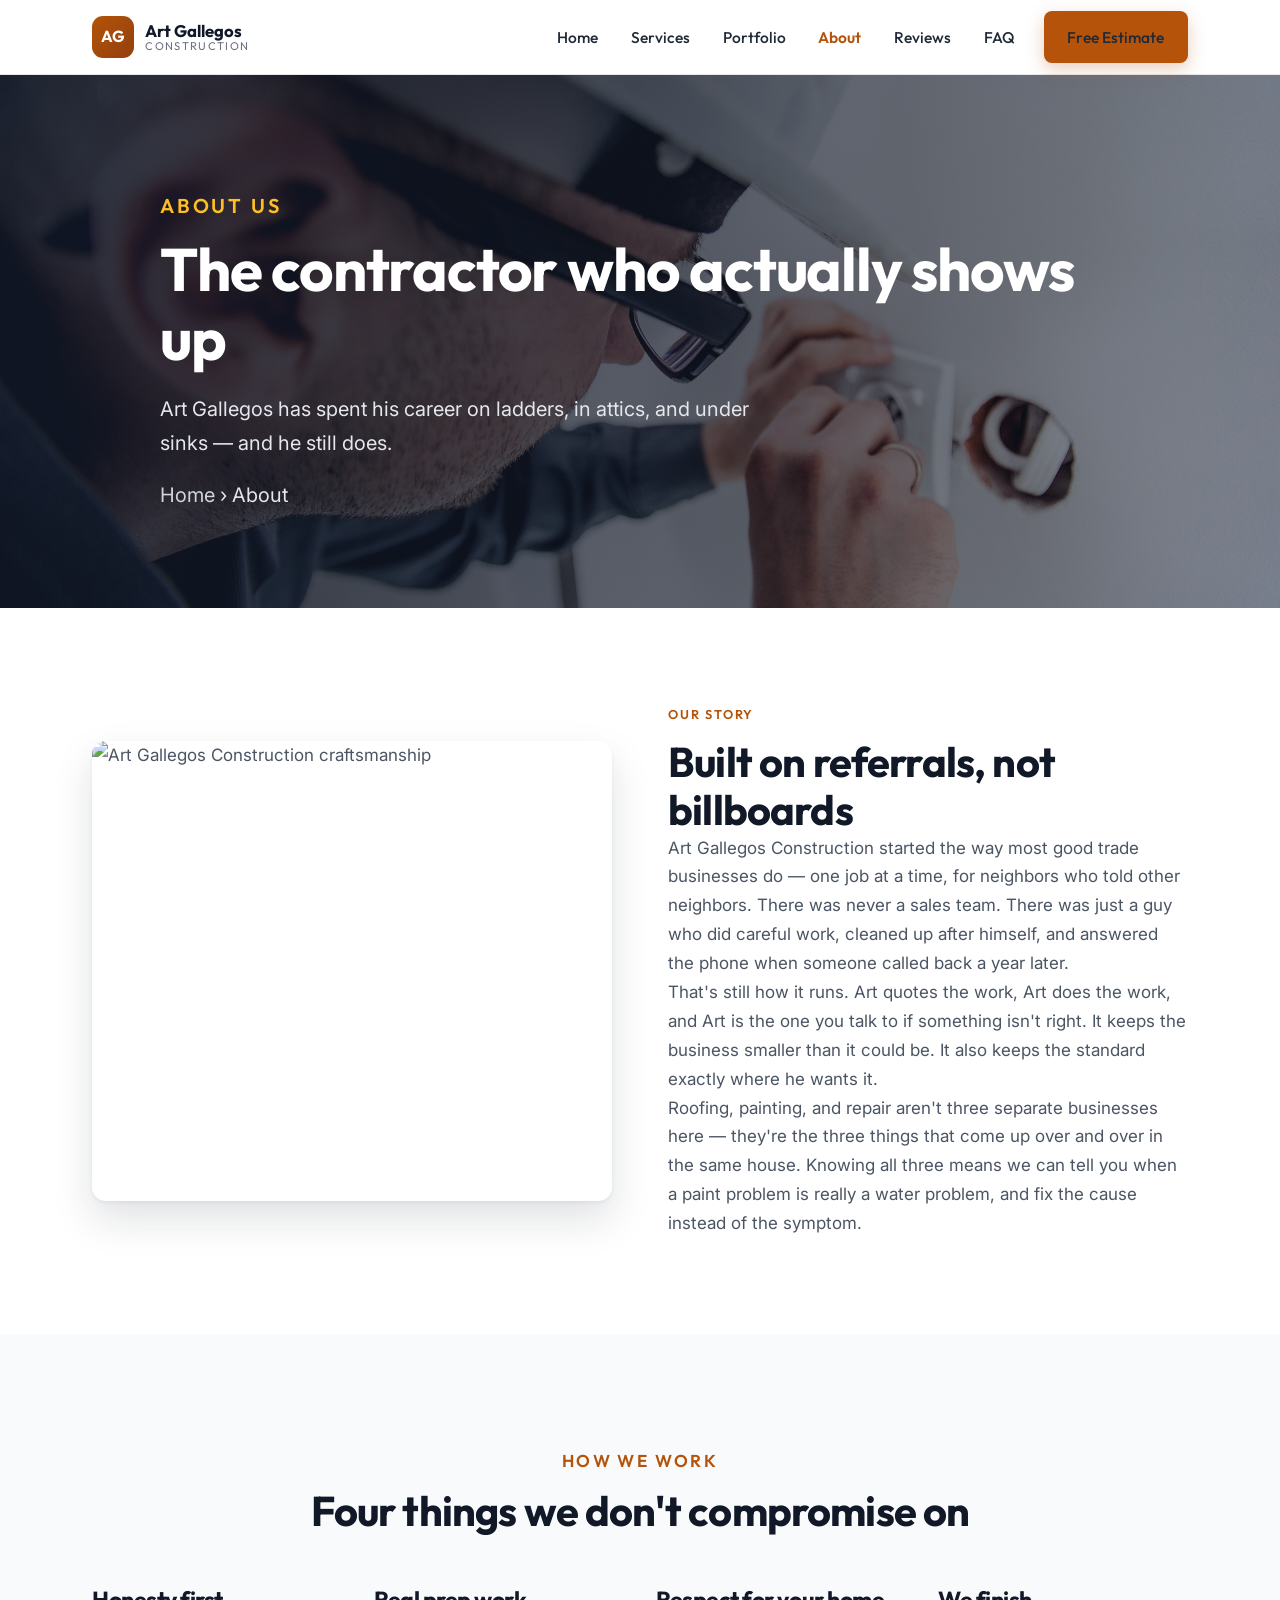
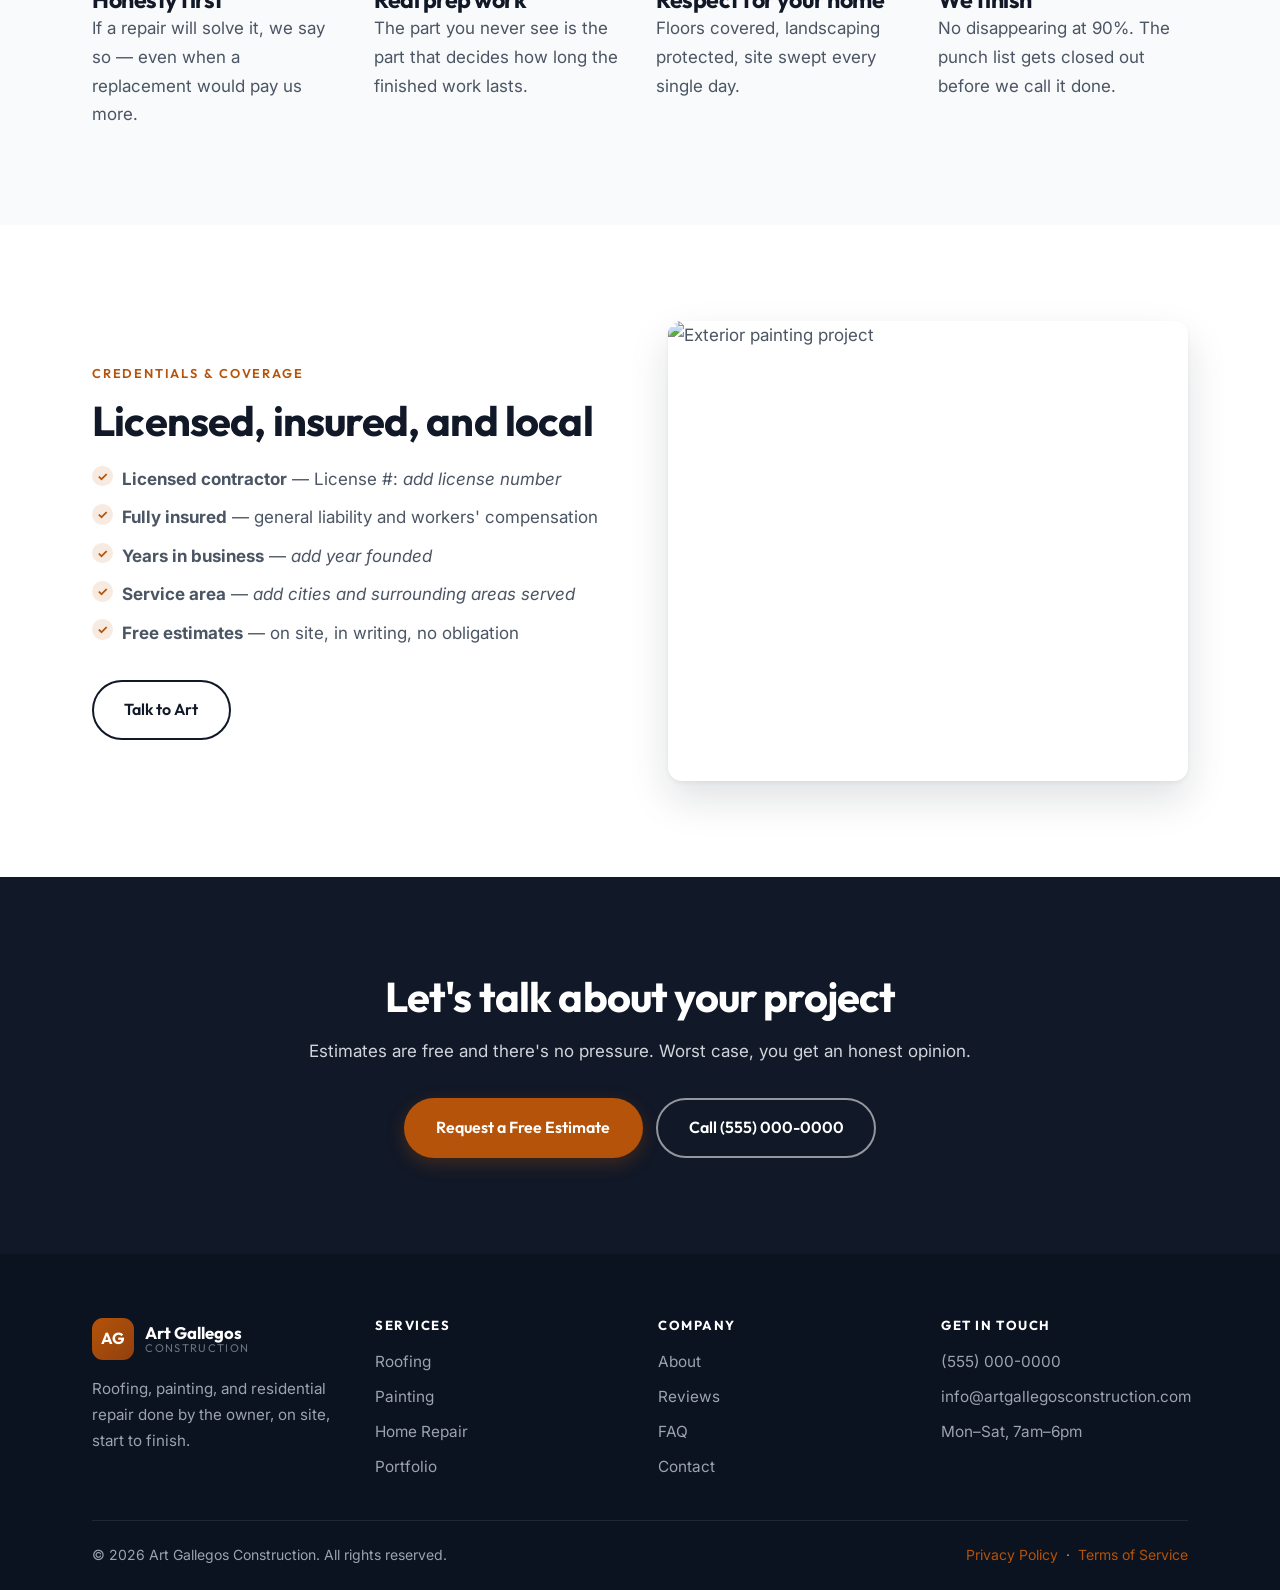
==== about.html @ 9431af3e "Add files via upload" ====
<!DOCTYPE html>
<html lang="en">
<head>
<meta charset="UTF-8">
<meta name="viewport" content="width=device-width, initial-scale=1">
<title>About | Art Gallegos Construction</title>
<meta name="description" content="Meet Art Gallegos — a licensed, insured contractor who quotes and works every job personally. Roofing, painting, and home repair.">
<link rel="preconnect" href="https://fonts.googleapis.com">
<link rel="preconnect" href="https://fonts.gstatic.com" crossorigin>
<link href="https://fonts.googleapis.com/css2?family=Inter:wght@400;500;600&family=Outfit:wght@500;600;700&display=swap" rel="stylesheet">
<link rel="stylesheet" href="styles.css">
</head>
<body>
<a class="skip-link" href="#main">Skip to content</a>

<!-- ============ HEADER (identical on every page) ============ -->
<header class="site-header">
  <div class="container nav">
    <a class="brand" href="index.html">
      <span class="brand-mark">AG</span>
      <span class="brand-text">
        <span class="brand-name">Art Gallegos</span>
        <span class="brand-sub">Construction</span>
      </span>
    </a>
    <button class="nav-toggle" aria-label="Menu" aria-expanded="false" aria-controls="nav-links"><span></span></button>
    <ul class="nav-links" id="nav-links">
      <li><a href="index.html">Home</a></li>
      <li><a href="services.html">Services</a></li>
      <li><a href="portfolio.html">Portfolio</a></li>
      <li><a href="about.html" class="active">About</a></li>
      <li><a href="testimonials.html">Reviews</a></li>
      <li><a href="faq.html">FAQ</a></li>
      <li><a class="btn btn--primary nav-cta" href="contact.html">Free Estimate</a></li>
    </ul>
  </div>
</header>

<main id="main">

  <!-- ============ PAGE HERO ============ -->
  <section class="hero hero--page" id="pagehero">
    <style>#pagehero::before{background-image:url('Interior%20repair%20by%20gallegos.jpg')}</style>
    <div class="container">
      <p class="eyebrow">About Us</p>
      <h1>The contractor who actually shows up</h1>
      <p>Art Gallegos has spent his career on ladders, in attics, and under sinks &mdash; and he still does.</p>
      <p class="breadcrumb"><a href="index.html">Home</a> &rsaquo; About</p>
    </div>
  </section>

  <section class="section">
    <div class="container split">
      <div class="split-media"><img src="Gallegos%20kitchen%20repair.jpg" alt="Art Gallegos Construction craftsmanship" loading="lazy"></div>
      <div>
        <p class="eyebrow">Our Story</p>
        <h2>Built on referrals, not billboards</h2>
        <!-- TODO: Replace the next three paragraphs with Art's real story:
             where he started, how long he's been doing this, what he's known for. -->
        <p>Art Gallegos Construction started the way most good trade businesses do &mdash; one job at a time, for neighbors who told other neighbors. There was never a sales team. There was just a guy who did careful work, cleaned up after himself, and answered the phone when someone called back a year later.</p>
        <p>That's still how it runs. Art quotes the work, Art does the work, and Art is the one you talk to if something isn't right. It keeps the business smaller than it could be. It also keeps the standard exactly where he wants it.</p>
        <p>Roofing, painting, and repair aren't three separate businesses here &mdash; they're the three things that come up over and over in the same house. Knowing all three means we can tell you when a paint problem is really a water problem, and fix the cause instead of the symptom.</p>
      </div>
    </div>
  </section>

  <section class="section section--alt">
    <div class="container">
      <div class="section-head center">
        <p class="eyebrow">How We Work</p>
        <h2>Four things we don't compromise on</h2>
      </div>
      <div class="grid grid-4">
        <div>
          <h3>Honesty first</h3>
          <p>If a repair will solve it, we say so &mdash; even when a replacement would pay us more.</p>
        </div>
        <div>
          <h3>Real prep work</h3>
          <p>The part you never see is the part that decides how long the finished work lasts.</p>
        </div>
        <div>
          <h3>Respect for your home</h3>
          <p>Floors covered, landscaping protected, site swept every single day.</p>
        </div>
        <div>
          <h3>We finish</h3>
          <p>No disappearing at 90%. The punch list gets closed out before we call it done.</p>
        </div>
      </div>
    </div>
  </section>

  <section class="section">
    <div class="container split split--reverse">
      <div class="split-media"><img src="Home%20paint%20exterior%2001.jpg" alt="Exterior painting project" loading="lazy"></div>
      <div>
        <p class="eyebrow">Credentials &amp; Coverage</p>
        <h2>Licensed, insured, and local</h2>
        <!-- TODO: Fill in Art's actual license number, insurance carrier,
             years in business, and the cities/counties he serves. -->
        <ul class="ticks">
          <li><strong>Licensed contractor</strong> &mdash; License #: <em>add license number</em></li>
          <li><strong>Fully insured</strong> &mdash; general liability and workers' compensation</li>
          <li><strong>Years in business</strong> &mdash; <em>add year founded</em></li>
          <li><strong>Service area</strong> &mdash; <em>add cities and surrounding areas served</em></li>
          <li><strong>Free estimates</strong> &mdash; on site, in writing, no obligation</li>
        </ul>
        <div class="btn-row"><a class="btn btn--ghost" href="contact.html">Talk to Art</a></div>
      </div>
    </div>
  </section>

  <!-- ============ CTA BAND ============ -->
  <section class="section cta-band">
    <div class="container">
      <h2>Let's talk about your project</h2>
      <p>Estimates are free and there's no pressure. Worst case, you get an honest opinion.</p>
      <div class="btn-row center">
        <a class="btn btn--primary" href="contact.html">Request a Free Estimate</a>
        <!-- TODO: replace with Art's real phone number -->
        <a class="btn btn--outline-light" href="tel:+15550000000">Call (555) 000-0000</a>
      </div>
    </div>
  </section>

</main>

<!-- ============ FOOTER (identical on every page) ============ -->
<footer class="site-footer">
  <div class="container">
    <div class="footer-grid">
      <div>
        <a class="brand" href="index.html">
          <span class="brand-mark">AG</span>
          <span class="brand-text">
            <span class="brand-name">Art Gallegos</span>
            <span class="brand-sub">Construction</span>
          </span>
        </a>
        <p style="margin-top:1rem">Roofing, painting, and residential repair done by the owner, on site, start to finish.</p>
      </div>
      <div>
        <h4>Services</h4>
        <ul>
          <li><a href="services.html#roofing">Roofing</a></li>
          <li><a href="services.html#painting">Painting</a></li>
          <li><a href="services.html#repair">Home Repair</a></li>
          <li><a href="portfolio.html">Portfolio</a></li>
        </ul>
      </div>
      <div>
        <h4>Company</h4>
        <ul>
          <li><a href="about.html">About</a></li>
          <li><a href="testimonials.html">Reviews</a></li>
          <li><a href="faq.html">FAQ</a></li>
          <li><a href="contact.html">Contact</a></li>
        </ul>
      </div>
      <div>
        <h4>Get in Touch</h4>
        <ul>
          <!-- TODO: replace with Art's real contact details -->
          <li><a href="tel:+15550000000">(555) 000-0000</a></li>
          <li><a href="mailto:info@artgallegosconstruction.com">info@artgallegosconstruction.com</a></li>
          <li>Mon&ndash;Sat, 7am&ndash;6pm</li>
        </ul>
      </div>
    </div>
    <div class="footer-bottom">
      <span>&copy; <span data-year>2026</span> Art Gallegos Construction. All rights reserved.</span>
      <span><a href="privacy.html">Privacy Policy</a> &nbsp;&middot;&nbsp; <a href="terms.html">Terms of Service</a></span>
    </div>
  </div>
</footer>

<script src="main.js"></script>
</body>
</html>
---- styles.css ----
/* ==========================================================================
   Art Gallegos Construction — Shared Stylesheet
   Edit colors, fonts, and spacing here. Every page uses this one file.
   ========================================================================== */

/* --- Design tokens: change these to restyle the whole site --------------- */
:root {
  --brand:        #b45309;   /* Primary accent (amber/rust) */
  --brand-dark:   #92400e;
  --brand-light:  #fbbf24;
  --ink:          #111827;   /* Darkest text / dark sections */
  --ink-2:        #1f2937;
  --body:         #4b5563;   /* Body copy */
  --muted:        #6b7280;
  --line:         #e5e7eb;   /* Borders */
  --surface:      #ffffff;
  --surface-2:    #f9fafb;   /* Alt section background */
  --surface-3:    #f3f4f6;

  --radius:       14px;
  --radius-sm:    8px;
  --shadow:       0 1px 2px rgba(17,24,39,.04), 0 8px 24px rgba(17,24,39,.07);
  --shadow-lg:    0 2px 4px rgba(17,24,39,.05), 0 18px 40px rgba(17,24,39,.13);

  --max:          1160px;
  --pad:          clamp(1.25rem, 4vw, 2rem);

  --font-head: 'Outfit', 'Segoe UI', system-ui, -apple-system, sans-serif;
  --font-body: 'Inter', 'Segoe UI', system-ui, -apple-system, sans-serif;
}

/* --- Reset --------------------------------------------------------------- */
*, *::before, *::after { box-sizing: border-box; }
* { margin: 0; }

html { scroll-behavior: smooth; -webkit-text-size-adjust: 100%; }

body {
  font-family: var(--font-body);
  color: var(--body);
  background: var(--surface);
  line-height: 1.7;
  font-size: 1.0625rem;
  -webkit-font-smoothing: antialiased;
}

img, svg { display: block; max-width: 100%; height: auto; }
a { color: var(--brand); text-decoration: none; }
a:hover { color: var(--brand-dark); }

h1, h2, h3, h4 {
  font-family: var(--font-head);
  color: var(--ink);
  line-height: 1.15;
  font-weight: 700;
  letter-spacing: -0.02em;
}
h1 { font-size: clamp(2.25rem, 5.5vw, 3.75rem); }
h2 { font-size: clamp(1.75rem, 3.6vw, 2.6rem); }
h3 { font-size: clamp(1.2rem, 2vw, 1.45rem); }
p  { max-width: 68ch; }

/* --- Layout helpers ------------------------------------------------------ */
.container { max-width: var(--max); margin-inline: auto; padding-inline: var(--pad); }
.section   { padding-block: clamp(3.5rem, 8vw, 6rem); }
.section--alt { background: var(--surface-2); }
.section--dark { background: var(--ink); color: #d1d5db; }
.section--dark h1, .section--dark h2, .section--dark h3 { color: #fff; }

.section-head { max-width: 42rem; margin-bottom: clamp(2rem, 5vw, 3.25rem); }
.section-head.center { margin-inline: auto; text-align: center; }
.section-head.center p { margin-inline: auto; }
.eyebrow {
  font-family: var(--font-head);
  font-size: .8rem; font-weight: 600; letter-spacing: .14em;
  text-transform: uppercase; color: var(--brand); margin-bottom: .75rem;
}
.section-head p { margin-top: 1rem; font-size: 1.075rem; }

.grid { display: grid; gap: clamp(1.25rem, 3vw, 2rem); }
.grid-2 { grid-template-columns: repeat(auto-fit, minmax(320px, 1fr)); }
.grid-3 { grid-template-columns: repeat(auto-fit, minmax(290px, 1fr)); }
.grid-4 { grid-template-columns: repeat(auto-fit, minmax(210px, 1fr)); }

/* --- Buttons ------------------------------------------------------------- */
.btn {
  display: inline-flex; align-items: center; justify-content: center; gap: .5rem;
  font-family: var(--font-head); font-weight: 600; font-size: 1rem;
  padding: .9rem 1.9rem; border-radius: 999px; border: 2px solid transparent;
  cursor: pointer; transition: all .2s ease; text-align: center;
}
.btn--primary { background: var(--brand); color: #fff; box-shadow: 0 6px 18px rgba(180,83,9,.28); }
.btn--primary:hover { background: var(--brand-dark); color: #fff; transform: translateY(-2px); box-shadow: 0 10px 24px rgba(180,83,9,.34); }
.btn--ghost { border-color: currentColor; color: var(--ink); background: transparent; }
.btn--ghost:hover { background: var(--ink); color: #fff; border-color: var(--ink); }
.btn--light { background: #fff; color: var(--ink); }
.btn--light:hover { background: var(--surface-3); color: var(--ink); transform: translateY(-2px); }
.btn--outline-light { border-color: rgba(255,255,255,.55); color: #fff; }
.btn--outline-light:hover { background: #fff; color: var(--ink); border-color: #fff; }
.btn-row { display: flex; flex-wrap: wrap; gap: .85rem; margin-top: 2rem; }
.btn-row.center { justify-content: center; }

/* --- Header / navigation ------------------------------------------------- */
.site-header {
  position: sticky; top: 0; z-index: 60;
  background: rgba(255,255,255,.92);
  backdrop-filter: blur(10px);
  border-bottom: 1px solid var(--line);
}
.nav {
  display: flex; align-items: center; justify-content: space-between;
  gap: 1rem; min-height: 74px;
}
.brand { display: flex; align-items: center; gap: .7rem; font-family: var(--font-head); }
.brand:hover { color: inherit; }
.brand-mark {
  width: 42px; height: 42px; flex: 0 0 42px; border-radius: 11px;
  background: linear-gradient(135deg, var(--brand), var(--brand-dark));
  color: #fff; display: grid; place-items: center;
  font-weight: 700; font-size: 1rem; letter-spacing: .02em;
}
.brand-text { display: flex; flex-direction: column; line-height: 1.15; }
.brand-name { font-weight: 700; font-size: 1.05rem; color: var(--ink); }
.brand-sub  { font-size: .7rem; letter-spacing: .12em; text-transform: uppercase; color: var(--muted); }

.nav-links { display: flex; align-items: center; gap: .35rem; list-style: none; padding: 0; }
.nav-links a {
  display: block; padding: .55rem .85rem; border-radius: 8px;
  font-family: var(--font-head); font-weight: 500; font-size: .97rem; color: var(--ink-2);
}
.nav-links a:hover { background: var(--surface-3); color: var(--ink); }
.nav-links a.active { color: var(--brand); font-weight: 600; }
.nav-cta { margin-left: .6rem; padding: .65rem 1.35rem !important; }

.nav-toggle {
  display: none; width: 44px; height: 44px; border: 1px solid var(--line);
  background: #fff; border-radius: 10px; cursor: pointer; padding: 0;
  place-items: center; color: var(--ink);
}
.nav-toggle span, .nav-toggle span::before, .nav-toggle span::after {
  content: ''; display: block; width: 20px; height: 2px; background: currentColor;
  border-radius: 2px; transition: transform .2s ease, opacity .2s ease;
}
.nav-toggle span::before { transform: translateY(-6px); }
.nav-toggle span::after  { transform: translateY(4px); }
.nav-toggle[aria-expanded="true"] span { background: transparent; }
.nav-toggle[aria-expanded="true"] span::before { transform: rotate(45deg); }
.nav-toggle[aria-expanded="true"] span::after  { transform: rotate(-45deg) translateY(-1px); }

@media (max-width: 940px) {
  .nav-toggle { display: grid; }
  .nav-links {
    position: absolute; left: 0; right: 0; top: 100%;
    flex-direction: column; align-items: stretch; gap: .15rem;
    background: #fff; border-bottom: 1px solid var(--line);
    padding: .75rem var(--pad) 1.25rem; box-shadow: var(--shadow);
    display: none;
  }
  .nav-links.open { display: flex; }
  .nav-links a { padding: .8rem .5rem; font-size: 1.05rem; }
  .nav-cta { margin-left: 0; margin-top: .5rem; }
}

/* --- Page hero ----------------------------------------------------------- */
.hero {
  position: relative; color: #fff; isolation: isolate;
  display: grid; align-items: center;
  min-height: clamp(360px, 52vh, 560px);
  padding-block: clamp(3.5rem, 9vw, 6rem);
}
.hero::before {
  content: ''; position: absolute; inset: 0; z-index: -2;
  background-size: cover; background-position: center;
}
.hero::after {
  content: ''; position: absolute; inset: 0; z-index: -1;
  background: linear-gradient(105deg, rgba(17,24,39,.90) 0%, rgba(17,24,39,.72) 45%, rgba(17,24,39,.45) 100%);
}
.hero h1 { color: #fff; max-width: 18ch; }
.hero p { color: #e5e7eb; font-size: clamp(1.05rem, 1.8vw, 1.25rem); margin-top: 1.15rem; max-width: 46ch; }
.hero .eyebrow { color: var(--brand-light); }

.hero--home { min-height: clamp(520px, 82vh, 760px); }
.hero--page { min-height: clamp(280px, 38vh, 400px); }
.hero--page h1 { max-width: 24ch; }

.breadcrumb { font-size: .875rem; color: #9ca3af; margin-top: 1.25rem; }
.breadcrumb a { color: #d1d5db; }
.breadcrumb a:hover { color: #fff; }

/* --- Cards --------------------------------------------------------------- */
.card {
  background: var(--surface); border: 1px solid var(--line);
  border-radius: var(--radius); overflow: hidden;
  box-shadow: var(--shadow); transition: transform .25s ease, box-shadow .25s ease;
  display: flex; flex-direction: column;
}
.card:hover { transform: translateY(-5px); box-shadow: var(--shadow-lg); }
.card img { width: 100%; height: 230px; object-fit: cover; }
.card-body { padding: 1.6rem 1.6rem 1.75rem; flex: 1; display: flex; flex-direction: column; }
.card-body h3 { margin-bottom: .6rem; }
.card-body p { font-size: 1rem; margin-bottom: 1.1rem; }
.card-link {
  margin-top: auto; font-family: var(--font-head); font-weight: 600; font-size: .95rem;
  display: inline-flex; align-items: center; gap: .4rem;
}
.card-link::after { content: '→'; transition: transform .2s ease; }
.card-link:hover::after { transform: translateX(4px); }

/* Feature list (checkmarks) */
.ticks { list-style: none; padding: 0; margin: 1.25rem 0 0; display: grid; gap: .6rem; }
.ticks li { position: relative; padding-left: 1.9rem; }
.ticks li::before {
  content: '✓'; position: absolute; left: 0; top: .05rem;
  width: 1.3rem; height: 1.3rem; border-radius: 50%;
  background: rgba(180,83,9,.12); color: var(--brand);
  font-size: .78rem; font-weight: 700; display: grid; place-items: center;
}
.section--dark .ticks li::before { background: rgba(251,191,36,.16); color: var(--brand-light); }

/* --- Stats strip --------------------------------------------------------- */
.stats { display: grid; grid-template-columns: repeat(auto-fit, minmax(160px,1fr)); gap: 1.5rem; text-align: center; }
.stat-num {
  font-family: var(--font-head); font-size: clamp(2rem, 4vw, 2.9rem);
  font-weight: 700; color: var(--brand); line-height: 1;
}
.section--dark .stat-num { color: var(--brand-light); }
.stat-label { font-size: .93rem; margin-top: .5rem; }

/* --- Split (image + text) ------------------------------------------------ */
.split { display: grid; gap: clamp(1.75rem, 5vw, 3.5rem); align-items: center; grid-template-columns: 1fr; }
@media (min-width: 860px) { .split { grid-template-columns: 1fr 1fr; } .split--reverse .split-media { order: 2; } }
.split-media img { width: 100%; height: clamp(280px, 42vw, 460px); object-fit: cover; border-radius: var(--radius); box-shadow: var(--shadow-lg); }

/* --- Gallery ------------------------------------------------------------- */
.gallery { display: grid; grid-template-columns: repeat(auto-fill, minmax(290px, 1fr)); gap: 1.25rem; }
.tile {
  position: relative; overflow: hidden; border-radius: var(--radius);
  aspect-ratio: 4 / 3; box-shadow: var(--shadow);
}
.tile img { width: 100%; height: 100%; object-fit: cover; transition: transform .45s ease; }
.tile:hover img { transform: scale(1.06); }
.tile figcaption {
  position: absolute; inset: auto 0 0 0; padding: 2.5rem 1.25rem 1.15rem; color: #fff;
  background: linear-gradient(to top, rgba(17,24,39,.88), rgba(17,24,39,0));
}
.tile figcaption strong { font-family: var(--font-head); font-size: 1.05rem; display: block; }
.tile figcaption span { font-size: .85rem; color: #d1d5db; }

.filters { display: flex; flex-wrap: wrap; gap: .6rem; margin-bottom: 2rem; }
.filter {
  font-family: var(--font-head); font-weight: 500; font-size: .95rem;
  padding: .55rem 1.25rem; border-radius: 999px;
  border: 1px solid var(--line); background: #fff; color: var(--ink-2); cursor: pointer;
  transition: all .18s ease;
}
.filter:hover { border-color: var(--brand); color: var(--brand); }
.filter.is-active { background: var(--ink); border-color: var(--ink); color: #fff; }
.tile[hidden] { display: none; }

/* --- Quotes / testimonials ---------------------------------------------- */
.quote {
  background: #fff; border: 1px solid var(--line); border-radius: var(--radius);
  padding: 2rem 1.75rem; box-shadow: var(--shadow); display: flex; flex-direction: column; gap: 1rem;
}
.quote-stars { color: var(--brand-light); letter-spacing: .12em; font-size: 1.05rem; }
.quote blockquote { font-size: 1.05rem; color: var(--ink-2); }
.quote figcaption { margin-top: auto; font-size: .93rem; color: var(--muted); }
.quote figcaption strong { display: block; color: var(--ink); font-family: var(--font-head); font-size: 1rem; }

/* --- Process steps ------------------------------------------------------- */
.steps { counter-reset: step; display: grid; gap: 1.5rem; grid-template-columns: repeat(auto-fit, minmax(230px,1fr)); }
.step { position: relative; padding-top: 3.4rem; }
.step::before {
  counter-increment: step; content: counter(step);
  position: absolute; top: 0; left: 0;
  width: 2.6rem; height: 2.6rem; border-radius: 12px;
  background: var(--brand); color: #fff;
  font-family: var(--font-head); font-weight: 700; font-size: 1.1rem;
  display: grid; place-items: center;
}
.step h3 { font-size: 1.15rem; margin-bottom: .45rem; }
.step p { font-size: .98rem; }

/* --- FAQ accordion ------------------------------------------------------- */
.faq { display: grid; gap: .85rem; max-width: 52rem; }
.faq details {
  border: 1px solid var(--line); border-radius: var(--radius-sm);
  background: #fff; overflow: hidden; transition: box-shadow .2s ease;
}
.faq details[open] { box-shadow: var(--shadow); border-color: #d6d9de; }
.faq summary {
  cursor: pointer; list-style: none; padding: 1.15rem 3rem 1.15rem 1.35rem;
  font-family: var(--font-head); font-weight: 600; font-size: 1.05rem; color: var(--ink);
  position: relative;
}
.faq summary::-webkit-details-marker { display: none; }
.faq summary::after {
  content: '+'; position: absolute; right: 1.25rem; top: 50%; transform: translateY(-50%);
  font-size: 1.5rem; font-weight: 400; color: var(--brand); line-height: 1;
}
.faq details[open] summary::after { content: '–'; }
.faq .faq-body { padding: 0 1.35rem 1.35rem; }
.faq .faq-body p { font-size: 1rem; }

/* --- Forms --------------------------------------------------------------- */
.form-grid { display: grid; gap: 1.1rem; }
@media (min-width: 640px) { .form-row-2 { display: grid; grid-template-columns: 1fr 1fr; gap: 1.1rem; } }
.field label {
  display: block; font-family: var(--font-head); font-weight: 600;
  font-size: .92rem; color: var(--ink); margin-bottom: .4rem;
}
.field input, .field select, .field textarea {
  width: 100%; font: inherit; font-size: 1rem; color: var(--ink);
  padding: .8rem 1rem; border: 1px solid #d1d5db; border-radius: var(--radius-sm);
  background: #fff; transition: border-color .15s ease, box-shadow .15s ease;
}
.field textarea { min-height: 150px; resize: vertical; }
.field input:focus, .field select:focus, .field textarea:focus {
  outline: none; border-color: var(--brand); box-shadow: 0 0 0 3px rgba(180,83,9,.14);
}
.field-hint { font-size: .85rem; color: var(--muted); margin-top: .35rem; }
.hp { position: absolute; left: -9999px; }

.contact-panel {
  background: var(--ink); color: #d1d5db; border-radius: var(--radius);
  padding: clamp(1.75rem, 4vw, 2.5rem);
}
.contact-panel h3 { color: #fff; }
.contact-list { list-style: none; padding: 0; margin: 1.5rem 0 0; display: grid; gap: 1.25rem; }
.contact-list dt, .contact-list .ci-label {
  font-family: var(--font-head); font-size: .78rem; letter-spacing: .12em;
  text-transform: uppercase; color: var(--brand-light); margin-bottom: .25rem;
}
.contact-list a { color: #fff; }
.contact-list a:hover { color: var(--brand-light); }

/* --- CTA band ------------------------------------------------------------ */
.cta-band { background: var(--ink); color: #d1d5db; text-align: center; }
.cta-band h2 { color: #fff; }
.cta-band p { margin: 1rem auto 0; }

/* --- Footer -------------------------------------------------------------- */
.site-footer { background: #0b1220; color: #9ca3af; padding-block: clamp(2.75rem, 6vw, 4rem) 0; font-size: .96rem; }
.footer-grid { display: grid; gap: 2.25rem; grid-template-columns: repeat(auto-fit, minmax(210px, 1fr)); }
.footer-grid h4 {
  color: #fff; font-size: .82rem; letter-spacing: .12em; text-transform: uppercase; margin-bottom: 1rem;
}
.footer-grid ul { list-style: none; padding: 0; display: grid; gap: .55rem; }
.footer-grid a { color: #9ca3af; }
.footer-grid a:hover { color: #fff; }
.site-footer .brand-name { color: #fff; }
.site-footer .brand-sub { color: #6b7280; }
.site-footer p { font-size: .95rem; }
.footer-bottom {
  margin-top: 2.5rem; border-top: 1px solid rgba(255,255,255,.09);
  padding-block: 1.4rem; display: flex; flex-wrap: wrap; gap: .75rem 1.5rem;
  justify-content: space-between; font-size: .875rem;
}

/* --- Utilities ----------------------------------------------------------- */
.center { text-align: center; }
.lead { font-size: 1.15rem; }
.mt-0 { margin-top: 0; } .mt-1 { margin-top: 1rem; } .mt-2 { margin-top: 2rem; }
.prose h2 { margin-top: 2.5rem; margin-bottom: .85rem; font-size: 1.6rem; }
.prose h3 { margin-top: 1.75rem; margin-bottom: .5rem; font-size: 1.2rem; }
.prose p, .prose li { margin-bottom: .85rem; }
.prose ul { padding-left: 1.35rem; }
.prose { max-width: 46rem; }
.skip-link {
  position: absolute; left: -9999px; top: 0; background: var(--brand); color: #fff;
  padding: .75rem 1.25rem; z-index: 100; border-radius: 0 0 8px 0;
}
.skip-link:focus { left: 0; color: #fff; }

@media (prefers-reduced-motion: reduce) {
  * { animation: none !important; transition: none !important; scroll-behavior: auto !important; }
}
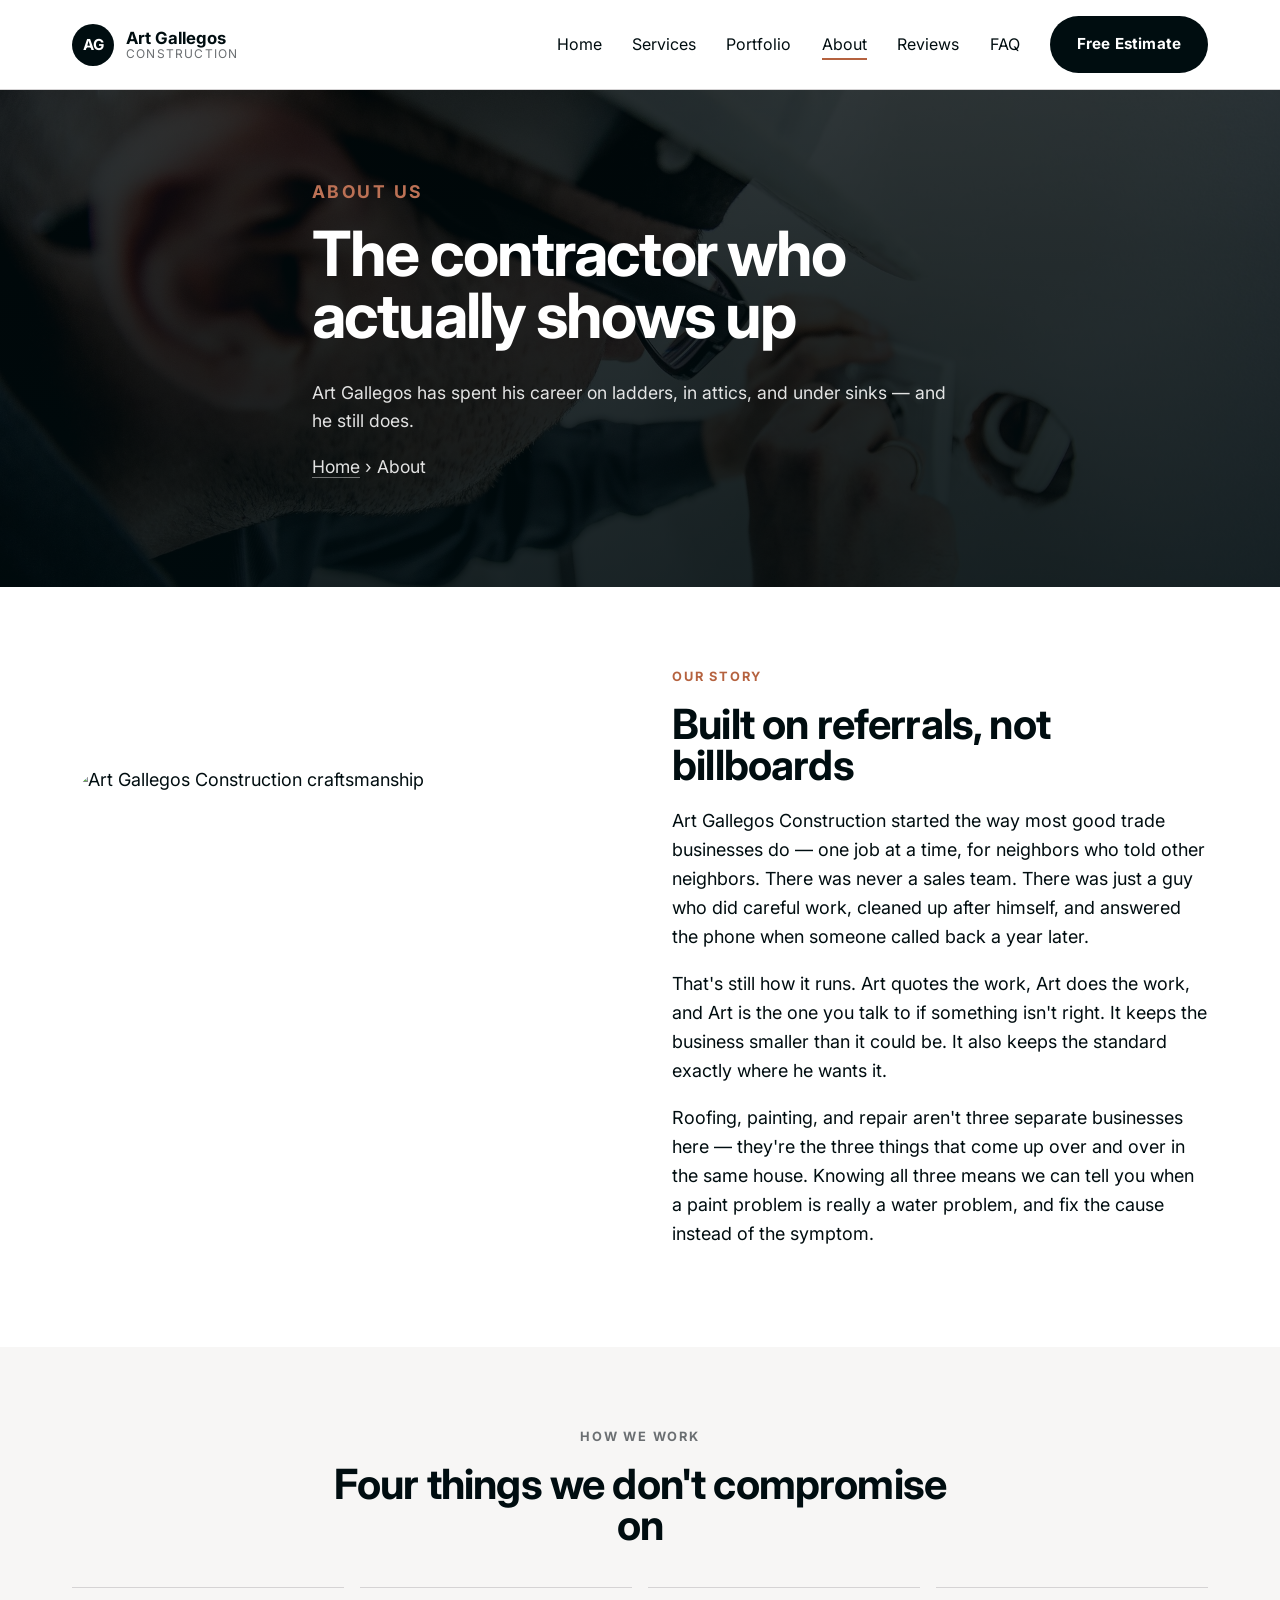
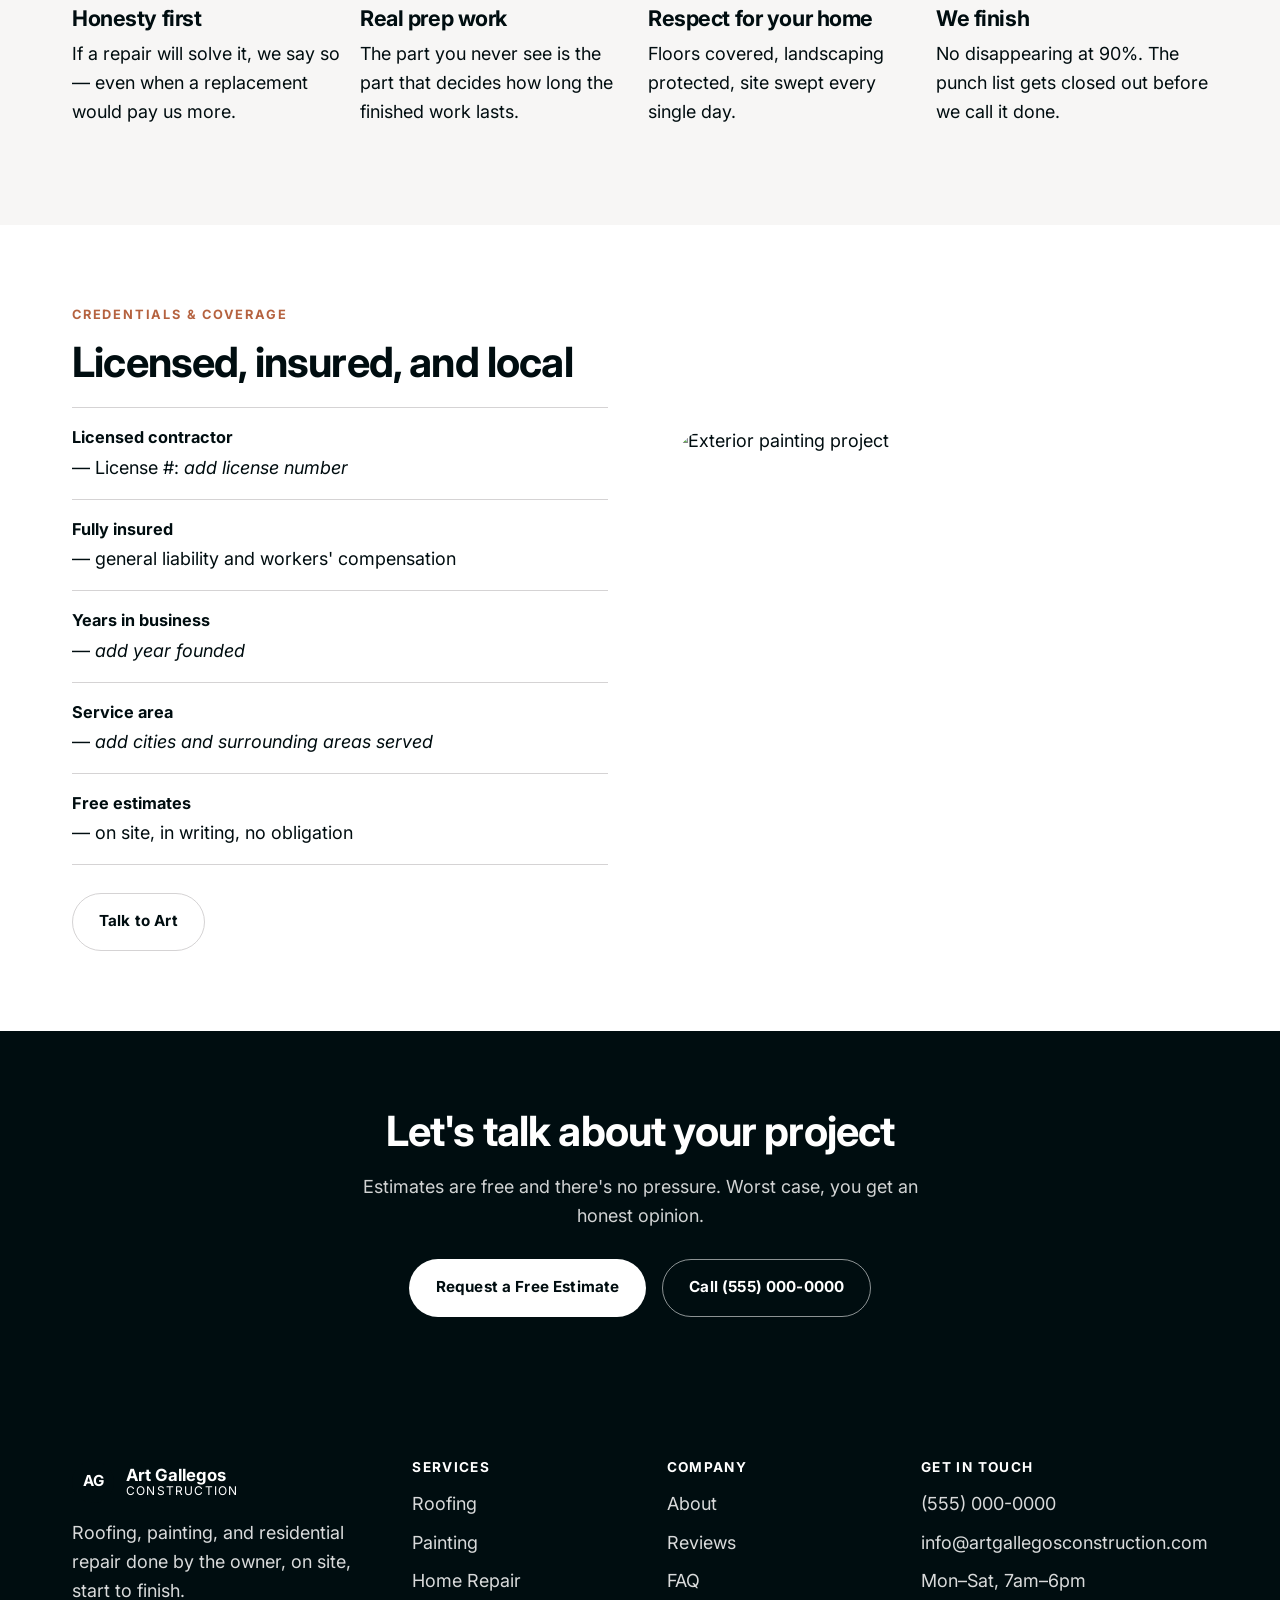
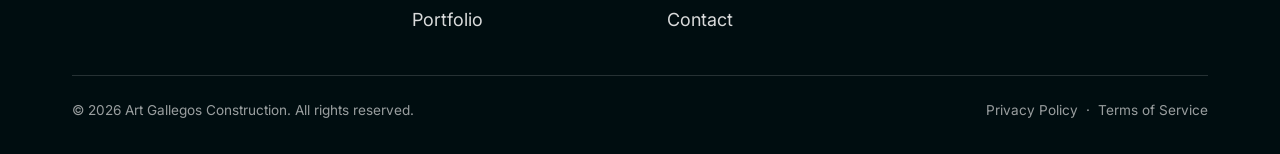
==== commit 3284797d: "Add files via upload" ====
--- a/about.html
+++ b/about.html
@@ -4,15 +4,14 @@
 <meta charset="UTF-8">
 <meta name="viewport" content="width=device-width, initial-scale=1">
 <title>About | Art Gallegos Construction</title>
-<meta name="description" content="Meet Art Gallegos — a licensed, insured contractor who quotes and works every job personally. Roofing, painting, and home repair.">
+<meta name="description" content="Meet Art Gallegos — owner-operated roofing, painting, and home repair with decades of hands-on craftsmanship.">
 <link rel="preconnect" href="https://fonts.googleapis.com">
 <link rel="preconnect" href="https://fonts.gstatic.com" crossorigin>
-<link href="https://fonts.googleapis.com/css2?family=Inter:wght@400;500;600&family=Outfit:wght@500;600;700&display=swap" rel="stylesheet">
+<link href="https://fonts.googleapis.com/css2?family=Inter:wght@400;500;600;700&display=swap" rel="stylesheet">
 <link rel="stylesheet" href="styles.css">
 </head>
 <body>
 <a class="skip-link" href="#main">Skip to content</a>
-
 <!-- ============ HEADER (identical on every page) ============ -->
 <header class="site-header">
   <div class="container nav">
@@ -25,12 +24,12 @@
     </a>
     <button class="nav-toggle" aria-label="Menu" aria-expanded="false" aria-controls="nav-links"><span></span></button>
     <ul class="nav-links" id="nav-links">
-      <li><a href="index.html">Home</a></li>
-      <li><a href="services.html">Services</a></li>
-      <li><a href="portfolio.html">Portfolio</a></li>
+      <li><a href="index.html" >Home</a></li>
+      <li><a href="services.html" >Services</a></li>
+      <li><a href="portfolio.html" >Portfolio</a></li>
       <li><a href="about.html" class="active">About</a></li>
-      <li><a href="testimonials.html">Reviews</a></li>
-      <li><a href="faq.html">FAQ</a></li>
+      <li><a href="testimonials.html" >Reviews</a></li>
+      <li><a href="faq.html" >FAQ</a></li>
       <li><a class="btn btn--primary nav-cta" href="contact.html">Free Estimate</a></li>
     </ul>
   </div>
@@ -117,7 +116,7 @@
       <h2>Let's talk about your project</h2>
       <p>Estimates are free and there's no pressure. Worst case, you get an honest opinion.</p>
       <div class="btn-row center">
-        <a class="btn btn--primary" href="contact.html">Request a Free Estimate</a>
+        <a class="btn btn--primary" style="background:var(--white);color:var(--ink)" href="contact.html">Request a Free Estimate</a>
         <!-- TODO: replace with Art's real phone number -->
         <a class="btn btn--outline-light" href="tel:+15550000000">Call (555) 000-0000</a>
       </div>
--- a/styles.css
+++ b/styles.css
@@ -1,378 +1,304 @@
 /* ==========================================================================
-   Art Gallegos Construction — Shared Stylesheet
-   Edit colors, fonts, and spacing here. Every page uses this one file.
+   Art Gallegos Construction — Design System
+   Architecture adapted from a monochrome + single-accent editorial system:
+   bold tight-tracking display type, full-pill buttons, hairline dividers,
+   zero shadows, alternating light/dark section bands.
    ========================================================================== */
 
-/* --- Design tokens: change these to restyle the whole site --------------- */
 :root {
-  --brand:        #b45309;   /* Primary accent (amber/rust) */
-  --brand-dark:   #92400e;
-  --brand-light:  #fbbf24;
-  --ink:          #111827;   /* Darkest text / dark sections */
-  --ink-2:        #1f2937;
-  --body:         #4b5563;   /* Body copy */
-  --muted:        #6b7280;
-  --line:         #e5e7eb;   /* Borders */
-  --surface:      #ffffff;
-  --surface-2:    #f9fafb;   /* Alt section background */
-  --surface-3:    #f3f4f6;
-
-  --radius:       14px;
-  --radius-sm:    8px;
-  --shadow:       0 1px 2px rgba(17,24,39,.04), 0 8px 24px rgba(17,24,39,.07);
-  --shadow-lg:    0 2px 4px rgba(17,24,39,.05), 0 18px 40px rgba(17,24,39,.13);
-
-  --max:          1160px;
-  --pad:          clamp(1.25rem, 4vw, 2rem);
-
-  --font-head: 'Outfit', 'Segoe UI', system-ui, -apple-system, sans-serif;
-  --font-body: 'Inter', 'Segoe UI', system-ui, -apple-system, sans-serif;
-}
-
-/* --- Reset --------------------------------------------------------------- */
-*, *::before, *::after { box-sizing: border-box; }
-* { margin: 0; }
-
-html { scroll-behavior: smooth; -webkit-text-size-adjust: 100%; }
-
+  /* Colors */
+  --ink:        #000d10;   /* primary text, filled buttons, footer, icon strokes */
+  --white:      #ffffff;   /* canvas, card surfaces, button text on dark */
+  --ash:        #6b6f72;   /* secondary body text, muted labels (darkened from #8e8e95 for AA contrast on white) */
+  --ash-on-dark:#a7abae;   /* secondary text on dark bands */
+  --pebble:     #d5d3d4;   /* hairline borders, dividers */
+  --midnight:   #0f0f1c;   /* dark section backgrounds */
+  --charcoal:   #151623;   /* elevated dark panels */
+  --clay:       #b5623f;   /* single warm accent — darkened from #bc7155 for AA text contrast */
+  --clay-tint:  #bc7155;   /* clay for large surfaces / non-text use */
+
+  /* Type */
+  --font: 'Inter', 'Helvetica Neue', Arial, sans-serif;
+
+  /* Layout */
+  --max: 1200px;
+  --section-gap: clamp(3.5rem, 7vw, 5rem);
+  --card-pad: 22px;
+  --gap: 16px;
+
+  /* Radius */
+  --r-pill: 1000px;
+  --r-decorative: 45px;
+}
+
+* { box-sizing: border-box; }
+html { scroll-behavior: smooth; }
 body {
-  font-family: var(--font-body);
-  color: var(--body);
-  background: var(--surface);
-  line-height: 1.7;
-  font-size: 1.0625rem;
+  margin: 0;
+  font-family: var(--font);
+  color: var(--ink);
+  background: var(--white);
+  font-size: 18px;
+  line-height: 1.61;
   -webkit-font-smoothing: antialiased;
 }
-
-img, svg { display: block; max-width: 100%; height: auto; }
-a { color: var(--brand); text-decoration: none; }
-a:hover { color: var(--brand-dark); }
-
-h1, h2, h3, h4 {
-  font-family: var(--font-head);
-  color: var(--ink);
-  line-height: 1.15;
-  font-weight: 700;
-  letter-spacing: -0.02em;
-}
-h1 { font-size: clamp(2.25rem, 5.5vw, 3.75rem); }
-h2 { font-size: clamp(1.75rem, 3.6vw, 2.6rem); }
-h3 { font-size: clamp(1.2rem, 2vw, 1.45rem); }
-p  { max-width: 68ch; }
-
-/* --- Layout helpers ------------------------------------------------------ */
-.container { max-width: var(--max); margin-inline: auto; padding-inline: var(--pad); }
-.section   { padding-block: clamp(3.5rem, 8vw, 6rem); }
-.section--alt { background: var(--surface-2); }
-.section--dark { background: var(--ink); color: #d1d5db; }
-.section--dark h1, .section--dark h2, .section--dark h3 { color: #fff; }
-
-.section-head { max-width: 42rem; margin-bottom: clamp(2rem, 5vw, 3.25rem); }
+img { max-width: 100%; display: block; }
+a { color: inherit; text-decoration: none; }
+.container { max-width: var(--max); margin-inline: auto; padding-inline: clamp(1.25rem, 4vw, 2rem); }
+.skip-link { position: absolute; left: -999px; top: 0; background: var(--ink); color: var(--white); padding: .75rem 1rem; z-index: 999; }
+.skip-link:focus { left: 1rem; top: 1rem; }
+
+/* ---------- Typography scale ---------- */
+h1, h2, h3, h4 { font-weight: 700; line-height: 1; margin: 0 0 .5em; letter-spacing: -0.02em; }
+h1 { font-size: clamp(2.4rem, 5.5vw, 3.9rem); letter-spacing: -0.03em; }
+h2 { font-size: clamp(1.9rem, 4vw, 2.6rem); }
+h3 { font-size: 1.35rem; }
+p { margin: 0 0 1em; }
+.eyebrow {
+  font-size: .8rem; font-weight: 700; letter-spacing: .14em; text-transform: uppercase;
+  color: var(--clay); margin: 0 0 1rem;
+}
+.section--dark .eyebrow { color: var(--clay-tint); }
+
+/* ---------- Sections ---------- */
+.section { padding-block: var(--section-gap); }
+.section--alt { background: #f7f6f5; }
+.section--dark { background: var(--midnight); color: var(--white); }
+.section--dark .ash, .section--dark p:not(.eyebrow) { color: var(--ash-on-dark); }
+.section-head { max-width: 640px; margin-bottom: 2.5rem; }
 .section-head.center { margin-inline: auto; text-align: center; }
-.section-head.center p { margin-inline: auto; }
-.eyebrow {
-  font-family: var(--font-head);
-  font-size: .8rem; font-weight: 600; letter-spacing: .14em;
-  text-transform: uppercase; color: var(--brand); margin-bottom: .75rem;
-}
-.section-head p { margin-top: 1rem; font-size: 1.075rem; }
-
-.grid { display: grid; gap: clamp(1.25rem, 3vw, 2rem); }
-.grid-2 { grid-template-columns: repeat(auto-fit, minmax(320px, 1fr)); }
-.grid-3 { grid-template-columns: repeat(auto-fit, minmax(290px, 1fr)); }
-.grid-4 { grid-template-columns: repeat(auto-fit, minmax(210px, 1fr)); }
-
-/* --- Buttons ------------------------------------------------------------- */
+.section-head p { color: var(--ash); }
+.section--dark .section-head p { color: var(--ash-on-dark); }
+
+/* ---------- Buttons: full pill, no shadow ---------- */
 .btn {
-  display: inline-flex; align-items: center; justify-content: center; gap: .5rem;
-  font-family: var(--font-head); font-weight: 600; font-size: 1rem;
-  padding: .9rem 1.9rem; border-radius: 999px; border: 2px solid transparent;
-  cursor: pointer; transition: all .2s ease; text-align: center;
-}
-.btn--primary { background: var(--brand); color: #fff; box-shadow: 0 6px 18px rgba(180,83,9,.28); }
-.btn--primary:hover { background: var(--brand-dark); color: #fff; transform: translateY(-2px); box-shadow: 0 10px 24px rgba(180,83,9,.34); }
-.btn--ghost { border-color: currentColor; color: var(--ink); background: transparent; }
-.btn--ghost:hover { background: var(--ink); color: #fff; border-color: var(--ink); }
-.btn--light { background: #fff; color: var(--ink); }
-.btn--light:hover { background: var(--surface-3); color: var(--ink); transform: translateY(-2px); }
-.btn--outline-light { border-color: rgba(255,255,255,.55); color: #fff; }
-.btn--outline-light:hover { background: #fff; color: var(--ink); border-color: #fff; }
-.btn-row { display: flex; flex-wrap: wrap; gap: .85rem; margin-top: 2rem; }
+  display: inline-flex; align-items: center; justify-content: center;
+  padding: 15px 26px 16px; border-radius: var(--r-pill);
+  font-size: .95rem; font-weight: 700; letter-spacing: .01em;
+  border: 1px solid transparent; cursor: pointer; transition: opacity .15s ease;
+}
+.btn:hover { opacity: .82; }
+.btn--primary { background: var(--ink); color: var(--white); }
+.btn--outline-light { background: transparent; color: var(--white); border-color: rgba(255,255,255,.55); }
+.btn--outline-light:hover { border-color: var(--white); opacity: 1; background: rgba(255,255,255,.08); }
+.btn--ghost { background: transparent; color: var(--ink); border-color: var(--pebble); }
+.btn--ghost:hover { border-color: var(--ink); opacity: 1; }
+.btn-row { display: flex; flex-wrap: wrap; gap: 1rem; margin-top: 1.75rem; }
 .btn-row.center { justify-content: center; }
 
-/* --- Header / navigation ------------------------------------------------- */
-.site-header {
-  position: sticky; top: 0; z-index: 60;
-  background: rgba(255,255,255,.92);
-  backdrop-filter: blur(10px);
-  border-bottom: 1px solid var(--line);
-}
-.nav {
-  display: flex; align-items: center; justify-content: space-between;
-  gap: 1rem; min-height: 74px;
-}
-.brand { display: flex; align-items: center; gap: .7rem; font-family: var(--font-head); }
-.brand:hover { color: inherit; }
+/* ---------- Header / Nav ---------- */
+.site-header { position: sticky; top: 0; z-index: 50; background: rgba(255,255,255,.92); backdrop-filter: blur(8px); border-bottom: 1px solid var(--pebble); }
+.nav { display: flex; align-items: center; justify-content: space-between; padding-block: 1rem; }
+.brand { display: flex; align-items: center; gap: .75rem; }
 .brand-mark {
-  width: 42px; height: 42px; flex: 0 0 42px; border-radius: 11px;
-  background: linear-gradient(135deg, var(--brand), var(--brand-dark));
-  color: #fff; display: grid; place-items: center;
-  font-weight: 700; font-size: 1rem; letter-spacing: .02em;
-}
-.brand-text { display: flex; flex-direction: column; line-height: 1.15; }
-.brand-name { font-weight: 700; font-size: 1.05rem; color: var(--ink); }
-.brand-sub  { font-size: .7rem; letter-spacing: .12em; text-transform: uppercase; color: var(--muted); }
-
-.nav-links { display: flex; align-items: center; gap: .35rem; list-style: none; padding: 0; }
-.nav-links a {
-  display: block; padding: .55rem .85rem; border-radius: 8px;
-  font-family: var(--font-head); font-weight: 500; font-size: .97rem; color: var(--ink-2);
-}
-.nav-links a:hover { background: var(--surface-3); color: var(--ink); }
-.nav-links a.active { color: var(--brand); font-weight: 600; }
-.nav-cta { margin-left: .6rem; padding: .65rem 1.35rem !important; }
-
-.nav-toggle {
-  display: none; width: 44px; height: 44px; border: 1px solid var(--line);
-  background: #fff; border-radius: 10px; cursor: pointer; padding: 0;
-  place-items: center; color: var(--ink);
-}
-.nav-toggle span, .nav-toggle span::before, .nav-toggle span::after {
-  content: ''; display: block; width: 20px; height: 2px; background: currentColor;
-  border-radius: 2px; transition: transform .2s ease, opacity .2s ease;
-}
-.nav-toggle span::before { transform: translateY(-6px); }
-.nav-toggle span::after  { transform: translateY(4px); }
-.nav-toggle[aria-expanded="true"] span { background: transparent; }
-.nav-toggle[aria-expanded="true"] span::before { transform: rotate(45deg); }
-.nav-toggle[aria-expanded="true"] span::after  { transform: rotate(-45deg) translateY(-1px); }
-
-@media (max-width: 940px) {
-  .nav-toggle { display: grid; }
+  width: 42px; height: 42px; border-radius: 100%; background: var(--ink); color: var(--white);
+  display: flex; align-items: center; justify-content: center; font-weight: 700; font-size: .95rem; flex-shrink: 0;
+}
+.brand-text { display: flex; flex-direction: column; line-height: 1.1; }
+.brand-name { font-weight: 700; font-size: 1.05rem; }
+.brand-sub { font-size: .75rem; letter-spacing: .1em; text-transform: uppercase; color: var(--ash); }
+.nav-links { list-style: none; display: flex; align-items: center; gap: 1.9rem; margin: 0; padding: 0; }
+.nav-links a:not(.btn) { font-size: 1rem; color: var(--ink); padding-block: .25rem; border-bottom: 2px solid transparent; }
+.nav-links a.active:not(.btn), .nav-links a:not(.btn):hover { border-color: var(--clay); }
+.nav-toggle { display: none; width: 44px; height: 44px; border-radius: 100%; background: var(--ink); border: none; cursor: pointer; }
+.nav-toggle span, .nav-toggle::before, .nav-toggle::after { content: ''; display: block; width: 18px; height: 2px; background: var(--white); margin: 4px auto; }
+
+@media (max-width: 860px) {
+  .nav-toggle { display: block; }
   .nav-links {
-    position: absolute; left: 0; right: 0; top: 100%;
-    flex-direction: column; align-items: stretch; gap: .15rem;
-    background: #fff; border-bottom: 1px solid var(--line);
-    padding: .75rem var(--pad) 1.25rem; box-shadow: var(--shadow);
-    display: none;
+    position: absolute; top: 100%; left: 0; right: 0; background: var(--white);
+    flex-direction: column; align-items: flex-start; gap: 0; padding: 1rem clamp(1.25rem,4vw,2rem) 1.5rem;
+    border-bottom: 1px solid var(--pebble); display: none;
   }
   .nav-links.open { display: flex; }
-  .nav-links a { padding: .8rem .5rem; font-size: 1.05rem; }
-  .nav-cta { margin-left: 0; margin-top: .5rem; }
-}
-
-/* --- Page hero ----------------------------------------------------------- */
-.hero {
-  position: relative; color: #fff; isolation: isolate;
-  display: grid; align-items: center;
-  min-height: clamp(360px, 52vh, 560px);
-  padding-block: clamp(3.5rem, 9vw, 6rem);
-}
+  .nav-links li { width: 100%; padding-block: .6rem; border-bottom: 1px solid var(--pebble); }
+  .nav-links li:last-child { border-bottom: none; padding-top: 1rem; }
+  .nav-cta { width: 100%; }
+}
+
+/* ---------- Hero ---------- */
+.hero { position: relative; padding-block: clamp(4rem, 10vw, 7rem); color: var(--white); overflow: hidden; }
 .hero::before {
-  content: ''; position: absolute; inset: 0; z-index: -2;
-  background-size: cover; background-position: center;
+  content: ''; position: absolute; inset: 0; background-size: cover; background-position: center;
+  filter: brightness(.42) saturate(1.05);
 }
 .hero::after {
-  content: ''; position: absolute; inset: 0; z-index: -1;
-  background: linear-gradient(105deg, rgba(17,24,39,.90) 0%, rgba(17,24,39,.72) 45%, rgba(17,24,39,.45) 100%);
-}
-.hero h1 { color: #fff; max-width: 18ch; }
-.hero p { color: #e5e7eb; font-size: clamp(1.05rem, 1.8vw, 1.25rem); margin-top: 1.15rem; max-width: 46ch; }
-.hero .eyebrow { color: var(--brand-light); }
-
-.hero--home { min-height: clamp(520px, 82vh, 760px); }
-.hero--page { min-height: clamp(280px, 38vh, 400px); }
-.hero--page h1 { max-width: 24ch; }
-
-.breadcrumb { font-size: .875rem; color: #9ca3af; margin-top: 1.25rem; }
-.breadcrumb a { color: #d1d5db; }
-.breadcrumb a:hover { color: #fff; }
-
-/* --- Cards --------------------------------------------------------------- */
-.card {
-  background: var(--surface); border: 1px solid var(--line);
-  border-radius: var(--radius); overflow: hidden;
-  box-shadow: var(--shadow); transition: transform .25s ease, box-shadow .25s ease;
-  display: flex; flex-direction: column;
-}
-.card:hover { transform: translateY(-5px); box-shadow: var(--shadow-lg); }
-.card img { width: 100%; height: 230px; object-fit: cover; }
-.card-body { padding: 1.6rem 1.6rem 1.75rem; flex: 1; display: flex; flex-direction: column; }
-.card-body h3 { margin-bottom: .6rem; }
-.card-body p { font-size: 1rem; margin-bottom: 1.1rem; }
-.card-link {
-  margin-top: auto; font-family: var(--font-head); font-weight: 600; font-size: .95rem;
-  display: inline-flex; align-items: center; gap: .4rem;
-}
-.card-link::after { content: '→'; transition: transform .2s ease; }
-.card-link:hover::after { transform: translateX(4px); }
-
-/* Feature list (checkmarks) */
-.ticks { list-style: none; padding: 0; margin: 1.25rem 0 0; display: grid; gap: .6rem; }
-.ticks li { position: relative; padding-left: 1.9rem; }
-.ticks li::before {
-  content: '✓'; position: absolute; left: 0; top: .05rem;
-  width: 1.3rem; height: 1.3rem; border-radius: 50%;
-  background: rgba(180,83,9,.12); color: var(--brand);
-  font-size: .78rem; font-weight: 700; display: grid; place-items: center;
-}
-.section--dark .ticks li::before { background: rgba(251,191,36,.16); color: var(--brand-light); }
-
-/* --- Stats strip --------------------------------------------------------- */
-.stats { display: grid; grid-template-columns: repeat(auto-fit, minmax(160px,1fr)); gap: 1.5rem; text-align: center; }
-.stat-num {
-  font-family: var(--font-head); font-size: clamp(2rem, 4vw, 2.9rem);
-  font-weight: 700; color: var(--brand); line-height: 1;
-}
-.section--dark .stat-num { color: var(--brand-light); }
-.stat-label { font-size: .93rem; margin-top: .5rem; }
-
-/* --- Split (image + text) ------------------------------------------------ */
-.split { display: grid; gap: clamp(1.75rem, 5vw, 3.5rem); align-items: center; grid-template-columns: 1fr; }
-@media (min-width: 860px) { .split { grid-template-columns: 1fr 1fr; } .split--reverse .split-media { order: 2; } }
-.split-media img { width: 100%; height: clamp(280px, 42vw, 460px); object-fit: cover; border-radius: var(--radius); box-shadow: var(--shadow-lg); }
-
-/* --- Gallery ------------------------------------------------------------- */
-.gallery { display: grid; grid-template-columns: repeat(auto-fill, minmax(290px, 1fr)); gap: 1.25rem; }
-.tile {
-  position: relative; overflow: hidden; border-radius: var(--radius);
-  aspect-ratio: 4 / 3; box-shadow: var(--shadow);
-}
-.tile img { width: 100%; height: 100%; object-fit: cover; transition: transform .45s ease; }
-.tile:hover img { transform: scale(1.06); }
+  content: ''; position: absolute; inset: 0;
+  background: linear-gradient(180deg, rgba(0,13,16,.55) 0%, rgba(0,13,16,.75) 100%);
+}
+.hero .container { position: relative; z-index: 1; max-width: 780px; }
+.hero .eyebrow { color: var(--clay-tint); }
+.hero h1 { color: var(--white); }
+.hero p { color: rgba(255,255,255,.88); font-size: 1.1rem; }
+.hero--sub { padding-block: clamp(3rem, 7vw, 4.5rem); }
+.hero--sub .container { max-width: 680px; }
+
+/* ---------- Stats strip ---------- */
+.stats { display: grid; grid-template-columns: repeat(4, 1fr); gap: 1.5rem; text-align: center; }
+.stat-num { font-size: clamp(1.8rem, 4vw, 2.4rem); font-weight: 700; letter-spacing: -0.02em; color: var(--clay); }
+.stat-label { font-size: .85rem; color: var(--ash); margin-top: .25rem; }
+@media (max-width: 640px) { .stats { grid-template-columns: repeat(2, 1fr); row-gap: 2rem; } }
+
+/* ---------- Grids & cards (flat, hairline, no shadow) ---------- */
+.grid { display: grid; gap: var(--gap); }
+.grid-3 { grid-template-columns: repeat(3, 1fr); }
+.grid-2 { grid-template-columns: repeat(2, 1fr); }
+@media (max-width: 860px) { .grid-3, .grid-2 { grid-template-columns: 1fr; } }
+
+.card { background: var(--white); border: 1px solid var(--pebble); border-radius: 0; overflow: hidden; }
+.card img { aspect-ratio: 4/3; object-fit: cover; }
+.card-body { padding: var(--card-pad); border-top: 1px solid var(--pebble); }
+.card-body h3 { margin-bottom: .5rem; }
+.card-body p { color: var(--ash); font-size: .98rem; }
+.card-link { display: inline-block; margin-top: .5rem; font-weight: 700; font-size: .92rem; border-bottom: 2px solid var(--clay); }
+
+/* ---------- Featured clay card — reserved for ONE offering per page ---------- */
+.featured-card {
+  background: var(--clay-tint); color: var(--white); border-radius: 0; padding: 53px 40px;
+}
+.featured-card h3 { font-size: 1.9rem; }
+.featured-card p { color: rgba(255,255,255,.92); }
+
+/* ---------- Split layout ---------- */
+.split { display: grid; grid-template-columns: 1fr 1fr; gap: clamp(2rem, 5vw, 4rem); align-items: center; }
+.split-media img { border-radius: var(--r-decorative); aspect-ratio: 4/3; object-fit: cover; }
+@media (max-width: 860px) { .split { grid-template-columns: 1fr; } }
+
+/* ---------- Feature list (hairline divided) ---------- */
+.ticks { list-style: none; padding: 0; margin: 1.5rem 0 0; display: flex; flex-direction: column; gap: 0; }
+.ticks li { padding-block: 1rem; border-top: 1px solid var(--pebble); }
+.ticks li:last-child { border-bottom: 1px solid var(--pebble); }
+.ticks strong { display: block; font-size: 1.02rem; margin-bottom: .2rem; }
+
+/* ---------- Gallery tiles ---------- */
+.gallery { display: grid; grid-template-columns: repeat(3, 1fr); gap: var(--gap); }
+.tile { margin: 0; position: relative; overflow: hidden; }
+.tile img { aspect-ratio: 1/1; object-fit: cover; transition: transform .35s ease; }
+.tile:hover img { transform: scale(1.045); }
 .tile figcaption {
-  position: absolute; inset: auto 0 0 0; padding: 2.5rem 1.25rem 1.15rem; color: #fff;
-  background: linear-gradient(to top, rgba(17,24,39,.88), rgba(17,24,39,0));
-}
-.tile figcaption strong { font-family: var(--font-head); font-size: 1.05rem; display: block; }
-.tile figcaption span { font-size: .85rem; color: #d1d5db; }
-
+  position: absolute; left: 0; right: 0; bottom: 0; padding: 1rem;
+  background: linear-gradient(0deg, rgba(0,13,16,.82), transparent);
+  color: var(--white); display: flex; flex-direction: column;
+}
+.tile figcaption span { font-size: .78rem; color: rgba(255,255,255,.75); text-transform: uppercase; letter-spacing: .08em; }
+@media (max-width: 720px) { .gallery { grid-template-columns: repeat(2, 1fr); } }
+
+/* ---------- Quotes / testimonials ---------- */
+.quote { border-top: 1px solid var(--pebble); padding-top: 1.5rem; margin: 0; }
+.quote-stars { color: var(--clay); letter-spacing: .15em; margin-bottom: .75rem; }
+.quote blockquote { margin: 0 0 1rem; font-size: 1.02rem; }
+.quote figcaption { color: var(--ash); font-size: .9rem; }
+.quote figcaption strong { display: block; color: var(--ink); }
+
+/* ---------- CTA band ---------- */
+.cta-band { background: var(--ink); color: var(--white); text-align: center; }
+.cta-band h2 { color: var(--white); max-width: 720px; margin-inline: auto; }
+.cta-band p { color: rgba(255,255,255,.82); max-width: 560px; margin-inline: auto; }
+
+/* ---------- Forms ---------- */
+.form { display: grid; gap: 1.1rem; max-width: 640px; }
+.form label { display: block; font-weight: 700; font-size: .9rem; margin-bottom: .4rem; }
+.form input, .form select, .form textarea {
+  width: 100%; padding: .85rem 1rem; border: 1px solid var(--pebble); border-radius: 14px;
+  font: inherit; background: var(--white); color: var(--ink);
+}
+.form input:focus, .form select:focus, .form textarea:focus { outline: 2px solid var(--clay); outline-offset: 1px; }
+.form-row-2 { display: grid; grid-template-columns: 1fr 1fr; gap: 1.1rem; }
+@media (max-width: 640px) { .form-row-2 { grid-template-columns: 1fr; } }
+
+/* ---------- FAQ accordion ---------- */
+.faq-item { border-top: 1px solid var(--pebble); }
+.faq-item:last-child { border-bottom: 1px solid var(--pebble); }
+.faq-item summary { cursor: pointer; padding: 1.3rem 0; font-weight: 700; font-size: 1.05rem; list-style: none; display: flex; justify-content: space-between; gap: 1rem; }
+.faq-item summary::-webkit-details-marker { display: none; }
+.faq-item summary::after { content: '+'; font-weight: 400; color: var(--clay); flex-shrink: 0; }
+.faq-item[open] summary::after { content: '\2212'; }
+.faq-item p { padding-bottom: 1.3rem; color: var(--ash); }
+
+/* ---------- Footer ---------- */
+.site-footer { background: var(--ink); color: rgba(255,255,255,.85); padding-block: 4rem 2rem; }
+.footer-grid { display: grid; grid-template-columns: 1.4fr 1fr 1fr 1fr; gap: 2.5rem; padding-bottom: 2.5rem; }
+.site-footer .brand-sub, .site-footer .brand-name { color: var(--white); }
+.site-footer h4 { color: var(--white); font-size: .85rem; text-transform: uppercase; letter-spacing: .1em; margin-bottom: 1rem; }
+.site-footer ul { list-style: none; padding: 0; margin: 0; display: flex; flex-direction: column; gap: .6rem; }
+.site-footer a:hover { color: var(--white); }
+.footer-bottom { border-top: 1px solid rgba(255,255,255,.15); padding-top: 1.5rem; display: flex; flex-wrap: wrap; justify-content: space-between; gap: 1rem; font-size: .85rem; color: rgba(255,255,255,.6); }
+@media (max-width: 860px) { .footer-grid { grid-template-columns: 1fr 1fr; } }
+@media (max-width: 500px) { .footer-grid { grid-template-columns: 1fr; } }
+
+/* ---------- Sub-page hero (smaller, with breadcrumb) ---------- */
+.hero--page { padding-block: clamp(3.5rem, 8vw, 5.5rem); }
+.hero--page .container { max-width: 720px; }
+.breadcrumb { font-size: .85rem; color: rgba(255,255,255,.65); margin-top: 1rem; }
+.breadcrumb a { border-bottom: 1px solid rgba(255,255,255,.4); }
+.breadcrumb a:hover { border-color: var(--white); }
+
+/* ---------- Split reverse (media on right) ---------- */
+.split--reverse .split-media { order: 2; }
+@media (max-width: 860px) { .split--reverse .split-media { order: 0; } }
+
+/* ---------- 4-col grid (About "don't compromise" blocks) ---------- */
+.grid-4 { grid-template-columns: repeat(4, 1fr); }
+.grid-4 > div { border-top: 1px solid var(--pebble); padding-top: 1.25rem; }
+@media (max-width: 960px) { .grid-4 { grid-template-columns: repeat(2, 1fr); } }
+@media (max-width: 560px) { .grid-4 { grid-template-columns: 1fr; } }
+
+/* ---------- Process steps (Services page) ---------- */
+.steps { display: grid; grid-template-columns: repeat(4, 1fr); gap: var(--gap); counter-reset: step; }
+.step { border-top: 1px solid var(--pebble); padding-top: 1.25rem; position: relative; }
+.step::before {
+  counter-increment: step; content: counter(step, decimal-leading-zero);
+  display: block; font-size: .85rem; font-weight: 700; color: var(--clay); margin-bottom: .5rem;
+}
+@media (max-width: 860px) { .steps { grid-template-columns: 1fr 1fr; row-gap: 2rem; } }
+@media (max-width: 560px) { .steps { grid-template-columns: 1fr; } }
+
+/* ---------- Portfolio filters ---------- */
 .filters { display: flex; flex-wrap: wrap; gap: .6rem; margin-bottom: 2rem; }
 .filter {
-  font-family: var(--font-head); font-weight: 500; font-size: .95rem;
-  padding: .55rem 1.25rem; border-radius: 999px;
-  border: 1px solid var(--line); background: #fff; color: var(--ink-2); cursor: pointer;
-  transition: all .18s ease;
-}
-.filter:hover { border-color: var(--brand); color: var(--brand); }
-.filter.is-active { background: var(--ink); border-color: var(--ink); color: #fff; }
+  padding: 10px 20px; border-radius: var(--r-pill); border: 1px solid var(--pebble);
+  background: var(--white); font-size: .9rem; font-weight: 700; cursor: pointer; color: var(--ink);
+}
+.filter.is-active, .filter:hover { background: var(--ink); color: var(--white); border-color: var(--ink); }
 .tile[hidden] { display: none; }
 
-/* --- Quotes / testimonials ---------------------------------------------- */
-.quote {
-  background: #fff; border: 1px solid var(--line); border-radius: var(--radius);
-  padding: 2rem 1.75rem; box-shadow: var(--shadow); display: flex; flex-direction: column; gap: 1rem;
-}
-.quote-stars { color: var(--brand-light); letter-spacing: .12em; font-size: 1.05rem; }
-.quote blockquote { font-size: 1.05rem; color: var(--ink-2); }
-.quote figcaption { margin-top: auto; font-size: .93rem; color: var(--muted); }
-.quote figcaption strong { display: block; color: var(--ink); font-family: var(--font-head); font-size: 1rem; }
-
-/* --- Process steps ------------------------------------------------------- */
-.steps { counter-reset: step; display: grid; gap: 1.5rem; grid-template-columns: repeat(auto-fit, minmax(230px,1fr)); }
-.step { position: relative; padding-top: 3.4rem; }
-.step::before {
-  counter-increment: step; content: counter(step);
-  position: absolute; top: 0; left: 0;
-  width: 2.6rem; height: 2.6rem; border-radius: 12px;
-  background: var(--brand); color: #fff;
-  font-family: var(--font-head); font-weight: 700; font-size: 1.1rem;
-  display: grid; place-items: center;
-}
-.step h3 { font-size: 1.15rem; margin-bottom: .45rem; }
-.step p { font-size: .98rem; }
-
-/* --- FAQ accordion ------------------------------------------------------- */
-.faq { display: grid; gap: .85rem; max-width: 52rem; }
-.faq details {
-  border: 1px solid var(--line); border-radius: var(--radius-sm);
-  background: #fff; overflow: hidden; transition: box-shadow .2s ease;
-}
-.faq details[open] { box-shadow: var(--shadow); border-color: #d6d9de; }
-.faq summary {
-  cursor: pointer; list-style: none; padding: 1.15rem 3rem 1.15rem 1.35rem;
-  font-family: var(--font-head); font-weight: 600; font-size: 1.05rem; color: var(--ink);
-  position: relative;
-}
+/* ---------- FAQ (native details/summary, matches markup) ---------- */
+.faq { max-width: 780px; }
+.faq details { border-top: 1px solid var(--pebble); }
+.faq details:last-child { border-bottom: 1px solid var(--pebble); }
+.faq summary { cursor: pointer; padding: 1.3rem 0; font-weight: 700; font-size: 1.05rem; list-style: none; display: flex; justify-content: space-between; gap: 1rem; }
 .faq summary::-webkit-details-marker { display: none; }
-.faq summary::after {
-  content: '+'; position: absolute; right: 1.25rem; top: 50%; transform: translateY(-50%);
-  font-size: 1.5rem; font-weight: 400; color: var(--brand); line-height: 1;
-}
-.faq details[open] summary::after { content: '–'; }
-.faq .faq-body { padding: 0 1.35rem 1.35rem; }
-.faq .faq-body p { font-size: 1rem; }
-
-/* --- Forms --------------------------------------------------------------- */
+.faq summary::after { content: '+'; font-weight: 400; color: var(--clay); flex-shrink: 0; }
+.faq details[open] summary::after { content: '\2212'; }
+.faq .faq-body p { padding-bottom: 1.3rem; color: var(--ash); margin: 0; }
+
+/* ---------- Legal / prose pages ---------- */
+.prose { max-width: 760px; padding-block: 1rem; }
+.prose h1 { margin-bottom: .25rem; }
+.prose .lead { color: var(--ash); margin-bottom: 2.5rem; }
+.prose h2 { font-size: 1.4rem; margin-top: 2.5rem; padding-top: 1.5rem; border-top: 1px solid var(--pebble); }
+.prose ul { color: var(--ash); padding-left: 1.2rem; }
+.prose a { border-bottom: 1px solid var(--clay); }
+.mt-1 { margin-top: 1rem; }
+.mt-2 { margin-top: 2rem; }
+.center { text-align: center; }
+
+/* ---------- Contact page ---------- */
 .form-grid { display: grid; gap: 1.1rem; }
-@media (min-width: 640px) { .form-row-2 { display: grid; grid-template-columns: 1fr 1fr; gap: 1.1rem; } }
-.field label {
-  display: block; font-family: var(--font-head); font-weight: 600;
-  font-size: .92rem; color: var(--ink); margin-bottom: .4rem;
-}
+.field label { display: block; font-weight: 700; font-size: .9rem; margin-bottom: .4rem; }
 .field input, .field select, .field textarea {
-  width: 100%; font: inherit; font-size: 1rem; color: var(--ink);
-  padding: .8rem 1rem; border: 1px solid #d1d5db; border-radius: var(--radius-sm);
-  background: #fff; transition: border-color .15s ease, box-shadow .15s ease;
-}
-.field textarea { min-height: 150px; resize: vertical; }
-.field input:focus, .field select:focus, .field textarea:focus {
-  outline: none; border-color: var(--brand); box-shadow: 0 0 0 3px rgba(180,83,9,.14);
-}
-.field-hint { font-size: .85rem; color: var(--muted); margin-top: .35rem; }
+  width: 100%; padding: .85rem 1rem; border: 1px solid var(--pebble); border-radius: 14px;
+  font: inherit; background: var(--white); color: var(--ink);
+}
+.field input:focus, .field select:focus, .field textarea:focus { outline: 2px solid var(--clay); outline-offset: 1px; }
+.field textarea { min-height: 140px; resize: vertical; }
+.field-hint { font-size: .85rem; color: var(--ash); margin-top: .4rem; }
 .hp { position: absolute; left: -9999px; }
-
-.contact-panel {
-  background: var(--ink); color: #d1d5db; border-radius: var(--radius);
-  padding: clamp(1.75rem, 4vw, 2.5rem);
-}
-.contact-panel h3 { color: #fff; }
-.contact-list { list-style: none; padding: 0; margin: 1.5rem 0 0; display: grid; gap: 1.25rem; }
-.contact-list dt, .contact-list .ci-label {
-  font-family: var(--font-head); font-size: .78rem; letter-spacing: .12em;
-  text-transform: uppercase; color: var(--brand-light); margin-bottom: .25rem;
-}
-.contact-list a { color: #fff; }
-.contact-list a:hover { color: var(--brand-light); }
-
-/* --- CTA band ------------------------------------------------------------ */
-.cta-band { background: var(--ink); color: #d1d5db; text-align: center; }
-.cta-band h2 { color: #fff; }
-.cta-band p { margin: 1rem auto 0; }
-
-/* --- Footer -------------------------------------------------------------- */
-.site-footer { background: #0b1220; color: #9ca3af; padding-block: clamp(2.75rem, 6vw, 4rem) 0; font-size: .96rem; }
-.footer-grid { display: grid; gap: 2.25rem; grid-template-columns: repeat(auto-fit, minmax(210px, 1fr)); }
-.footer-grid h4 {
-  color: #fff; font-size: .82rem; letter-spacing: .12em; text-transform: uppercase; margin-bottom: 1rem;
-}
-.footer-grid ul { list-style: none; padding: 0; display: grid; gap: .55rem; }
-.footer-grid a { color: #9ca3af; }
-.footer-grid a:hover { color: #fff; }
-.site-footer .brand-name { color: #fff; }
-.site-footer .brand-sub { color: #6b7280; }
-.site-footer p { font-size: .95rem; }
-.footer-bottom {
-  margin-top: 2.5rem; border-top: 1px solid rgba(255,255,255,.09);
-  padding-block: 1.4rem; display: flex; flex-wrap: wrap; gap: .75rem 1.5rem;
-  justify-content: space-between; font-size: .875rem;
-}
-
-/* --- Utilities ----------------------------------------------------------- */
-.center { text-align: center; }
-.lead { font-size: 1.15rem; }
-.mt-0 { margin-top: 0; } .mt-1 { margin-top: 1rem; } .mt-2 { margin-top: 2rem; }
-.prose h2 { margin-top: 2.5rem; margin-bottom: .85rem; font-size: 1.6rem; }
-.prose h3 { margin-top: 1.75rem; margin-bottom: .5rem; font-size: 1.2rem; }
-.prose p, .prose li { margin-bottom: .85rem; }
-.prose ul { padding-left: 1.35rem; }
-.prose { max-width: 46rem; }
-.skip-link {
-  position: absolute; left: -9999px; top: 0; background: var(--brand); color: #fff;
-  padding: .75rem 1.25rem; z-index: 100; border-radius: 0 0 8px 0;
-}
-.skip-link:focus { left: 0; color: #fff; }
-
-@media (prefers-reduced-motion: reduce) {
-  * { animation: none !important; transition: none !important; scroll-behavior: auto !important; }
-}
+.contact-panel { background: var(--midnight); color: var(--white); padding: var(--card-pad) 28px; }
+.contact-panel h3 { color: var(--white); }
+.contact-list { margin: 1.5rem 0 0; display: flex; flex-direction: column; gap: 1.1rem; }
+.contact-list > div { border-top: 1px solid rgba(255,255,255,.15); padding-top: 1rem; }
+.contact-list dt { font-size: .78rem; text-transform: uppercase; letter-spacing: .08em; color: var(--ash-on-dark); margin-bottom: .25rem; }
+.contact-list dd { margin: 0; }
+.contact-list a { border-bottom: 1px solid rgba(255,255,255,.4); }
+.contact-list a:hover { border-color: var(--white); }
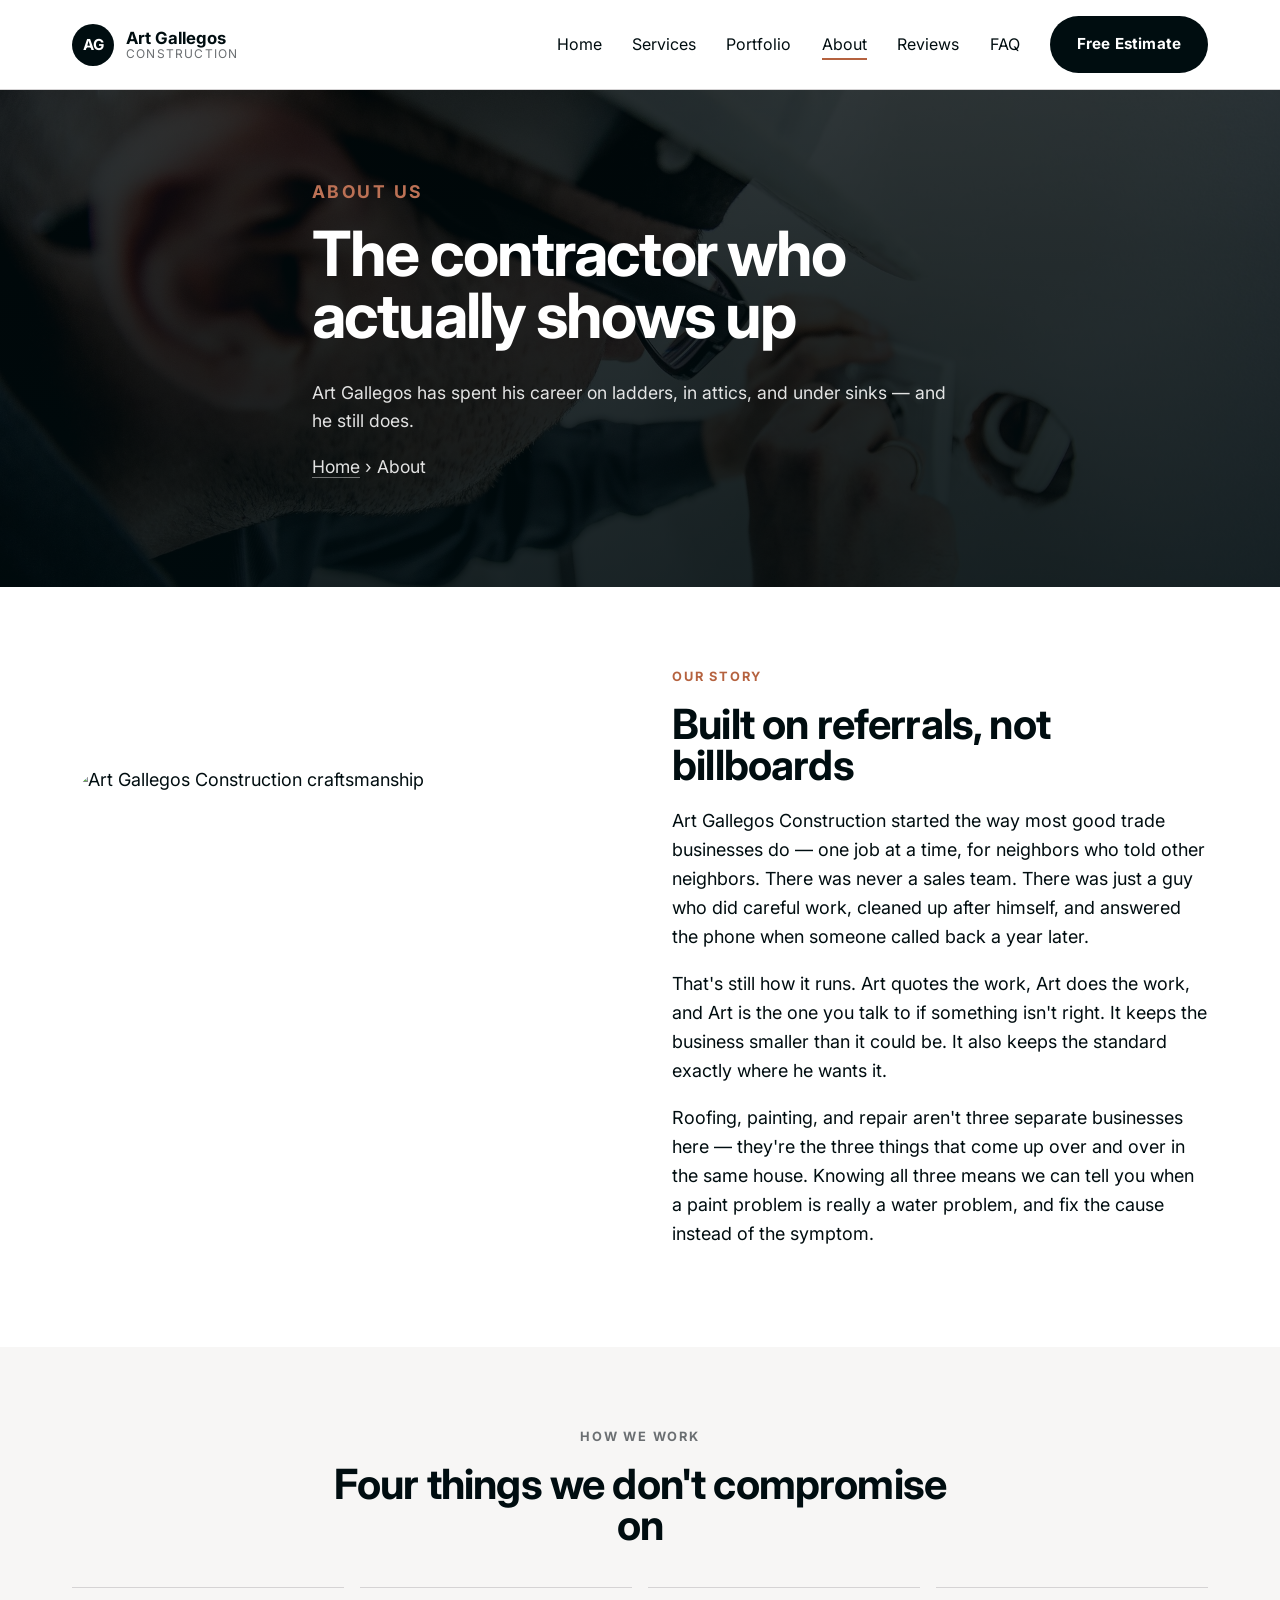
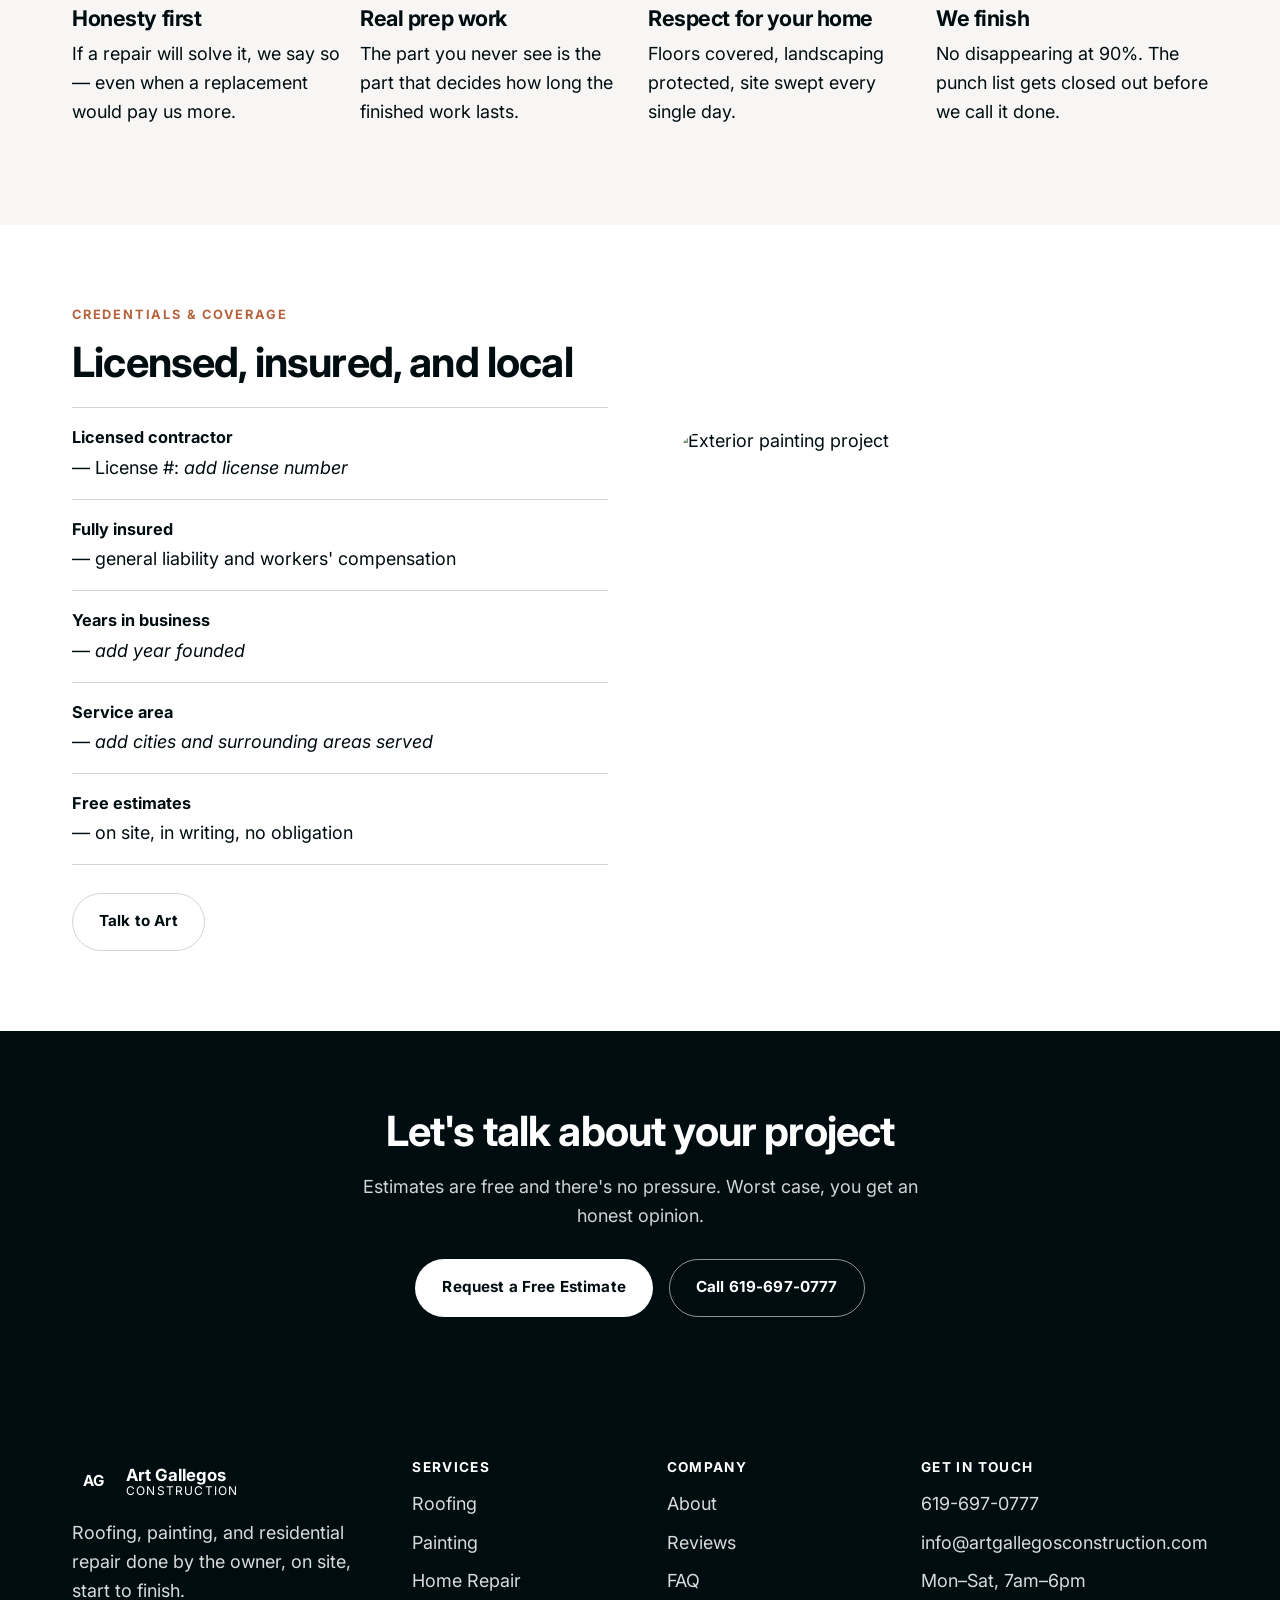
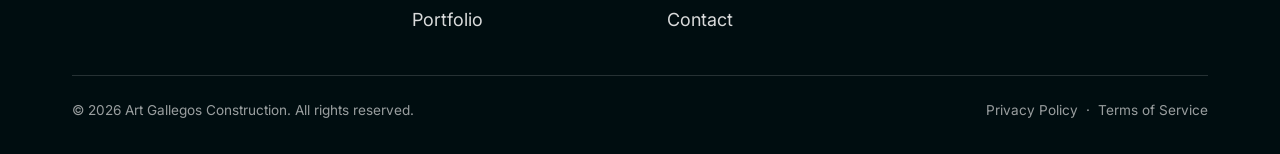
==== commit 10aa7352: "Add files via upload" ====
--- a/about.html
+++ b/about.html
@@ -8,7 +8,7 @@
 <link rel="preconnect" href="https://fonts.googleapis.com">
 <link rel="preconnect" href="https://fonts.gstatic.com" crossorigin>
 <link href="https://fonts.googleapis.com/css2?family=Inter:wght@400;500;600;700&display=swap" rel="stylesheet">
-<link rel="stylesheet" href="styles.css">
+<link rel="stylesheet" href="styles.css?v=2">
 </head>
 <body>
 <a class="skip-link" href="#main">Skip to content</a>
@@ -118,7 +118,7 @@
       <div class="btn-row center">
         <a class="btn btn--primary" style="background:var(--white);color:var(--ink)" href="contact.html">Request a Free Estimate</a>
         <!-- TODO: replace with Art's real phone number -->
-        <a class="btn btn--outline-light" href="tel:+15550000000">Call (555) 000-0000</a>
+        <a class="btn btn--outline-light" href="tel:+16196970777">Call 619-697-0777</a>
       </div>
     </div>
   </section>
@@ -161,7 +161,7 @@
         <h4>Get in Touch</h4>
         <ul>
           <!-- TODO: replace with Art's real contact details -->
-          <li><a href="tel:+15550000000">(555) 000-0000</a></li>
+          <li><a href="tel:+16196970777">619-697-0777</a></li>
           <li><a href="mailto:info@artgallegosconstruction.com">info@artgallegosconstruction.com</a></li>
           <li>Mon&ndash;Sat, 7am&ndash;6pm</li>
         </ul>
@@ -174,6 +174,6 @@
   </div>
 </footer>
 
-<script src="main.js"></script>
+<script src="main.js?v=2"></script>
 </body>
 </html>
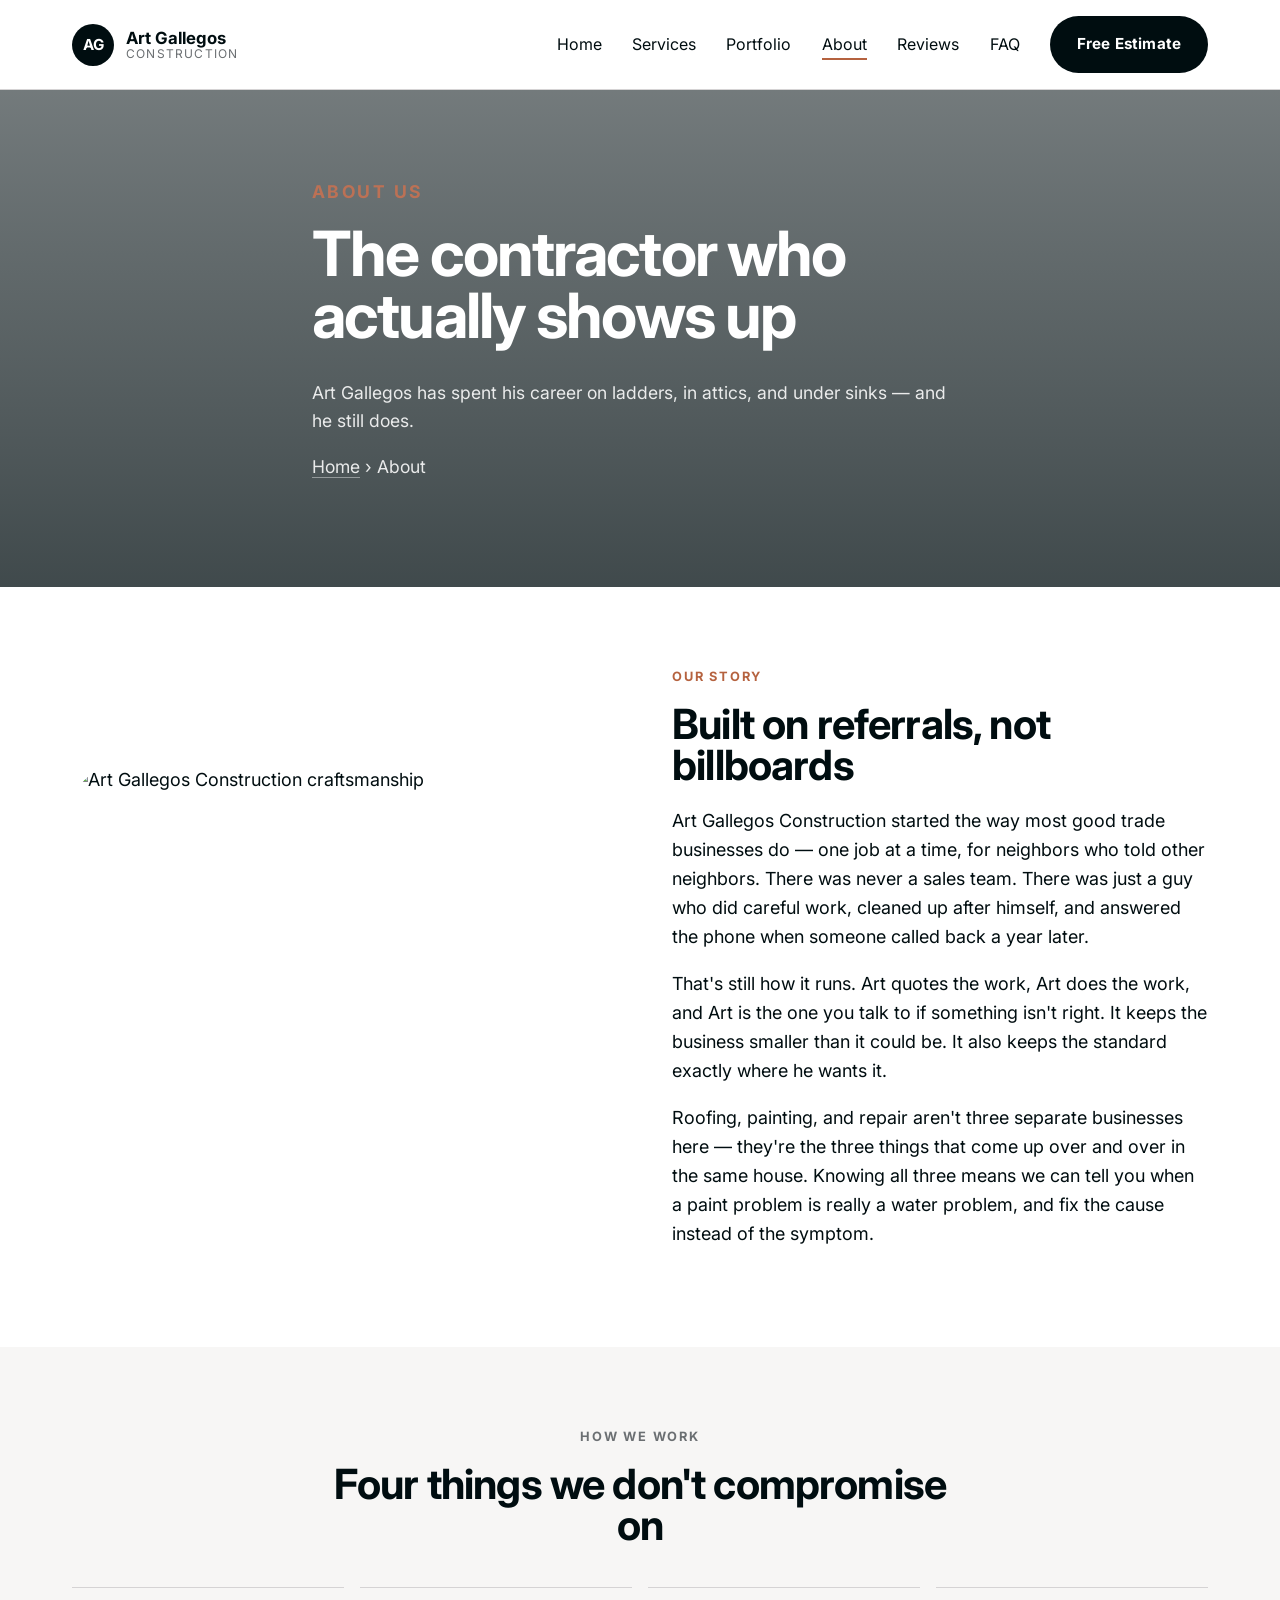
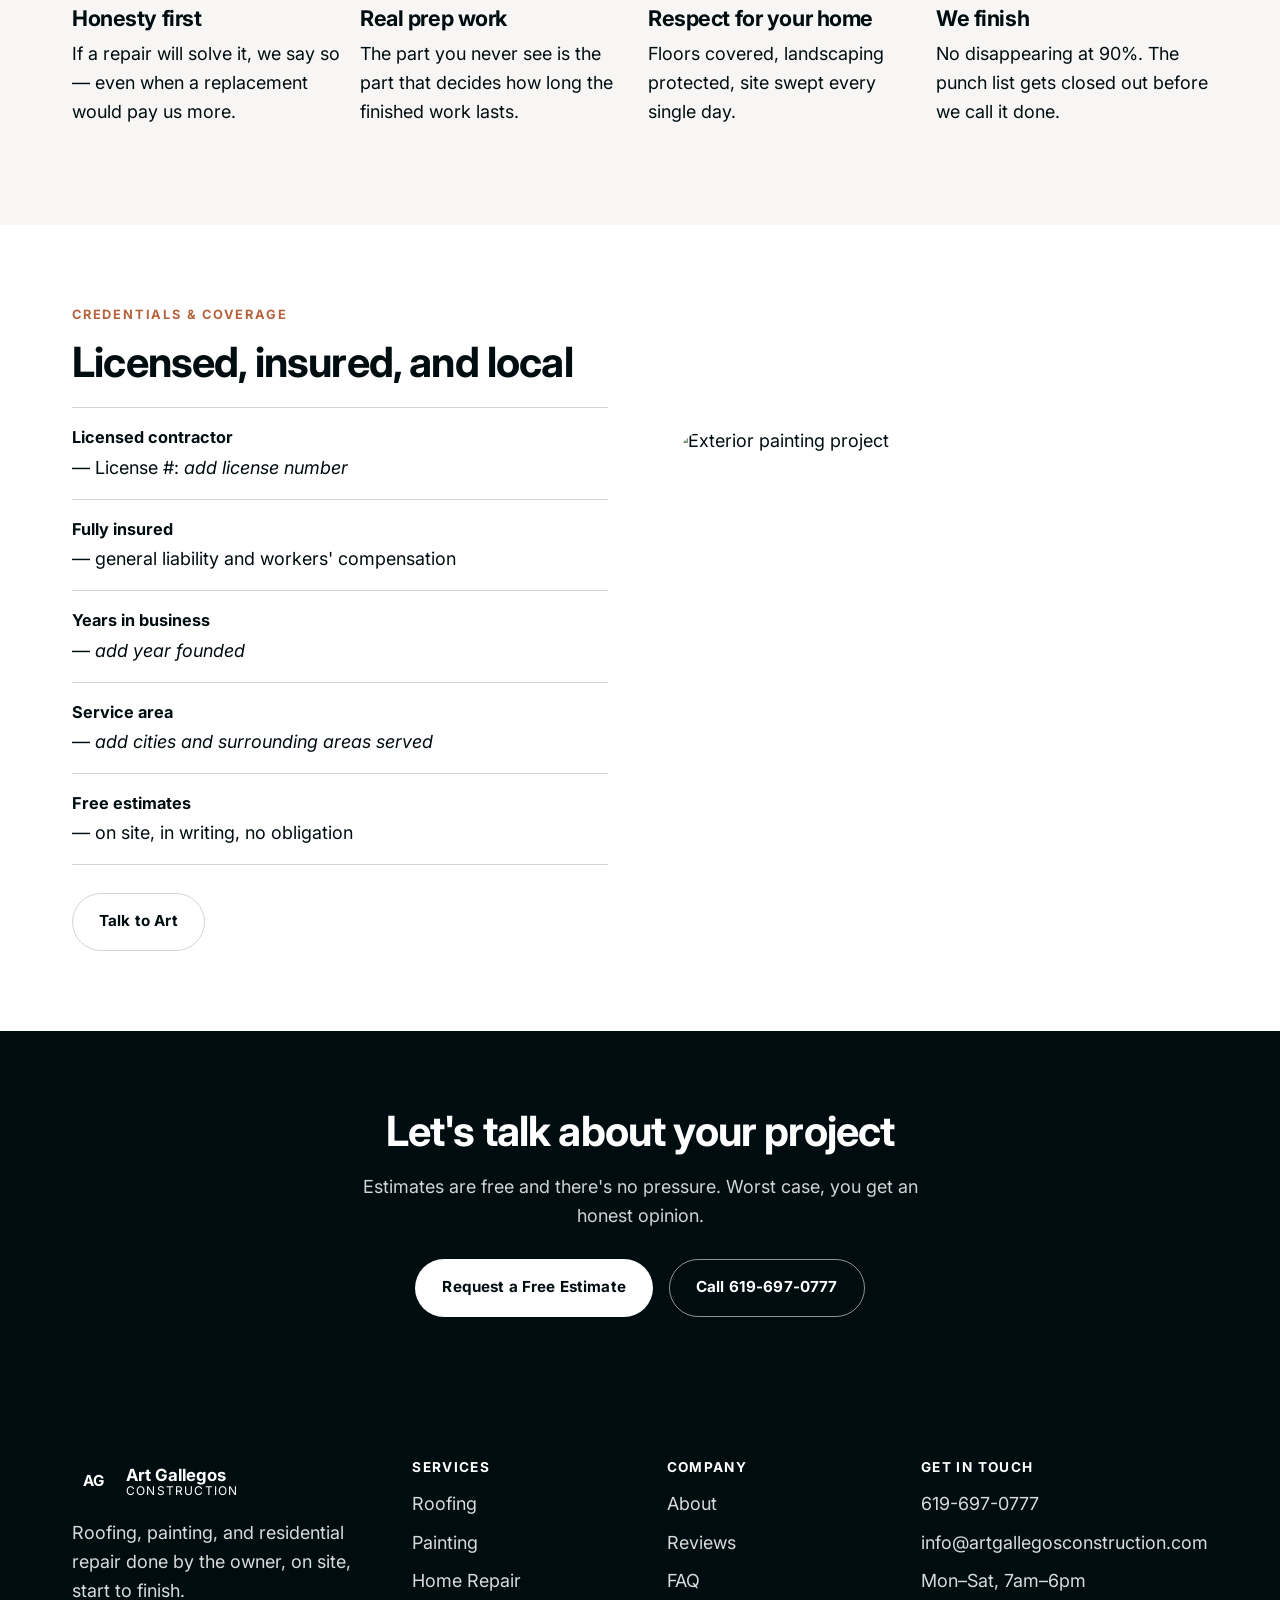
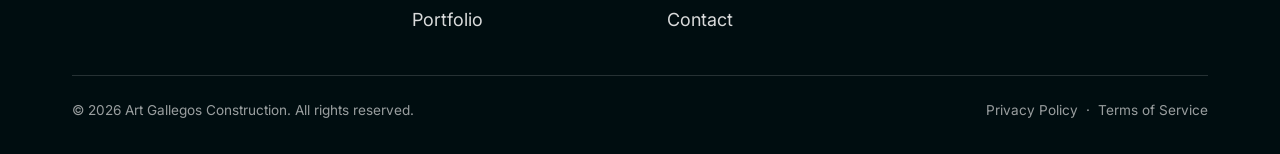
==== commit cd79e28f: "Add files via upload" ====
--- a/about.html
+++ b/about.html
@@ -39,7 +39,7 @@
 
   <!-- ============ PAGE HERO ============ -->
   <section class="hero hero--page" id="pagehero">
-    <style>#pagehero::before{background-image:url('Interior%20repair%20by%20gallegos.jpg')}</style>
+    <style>#pagehero::before{background-image:url('images/Interior%20repair%20by%20gallegos.jpg')}</style>
     <div class="container">
       <p class="eyebrow">About Us</p>
       <h1>The contractor who actually shows up</h1>
@@ -50,7 +50,7 @@
 
   <section class="section">
     <div class="container split">
-      <div class="split-media"><img src="Gallegos%20kitchen%20repair.jpg" alt="Art Gallegos Construction craftsmanship" loading="lazy"></div>
+      <div class="split-media"><img src="images/Gallegos%20kitchen%20repair.jpg" alt="Art Gallegos Construction craftsmanship" loading="lazy"></div>
       <div>
         <p class="eyebrow">Our Story</p>
         <h2>Built on referrals, not billboards</h2>
@@ -92,7 +92,7 @@
 
   <section class="section">
     <div class="container split split--reverse">
-      <div class="split-media"><img src="Home%20paint%20exterior%2001.jpg" alt="Exterior painting project" loading="lazy"></div>
+      <div class="split-media"><img src="images/Home%20paint%20exterior%2001.jpg" alt="Exterior painting project" loading="lazy"></div>
       <div>
         <p class="eyebrow">Credentials &amp; Coverage</p>
         <h2>Licensed, insured, and local</h2>
